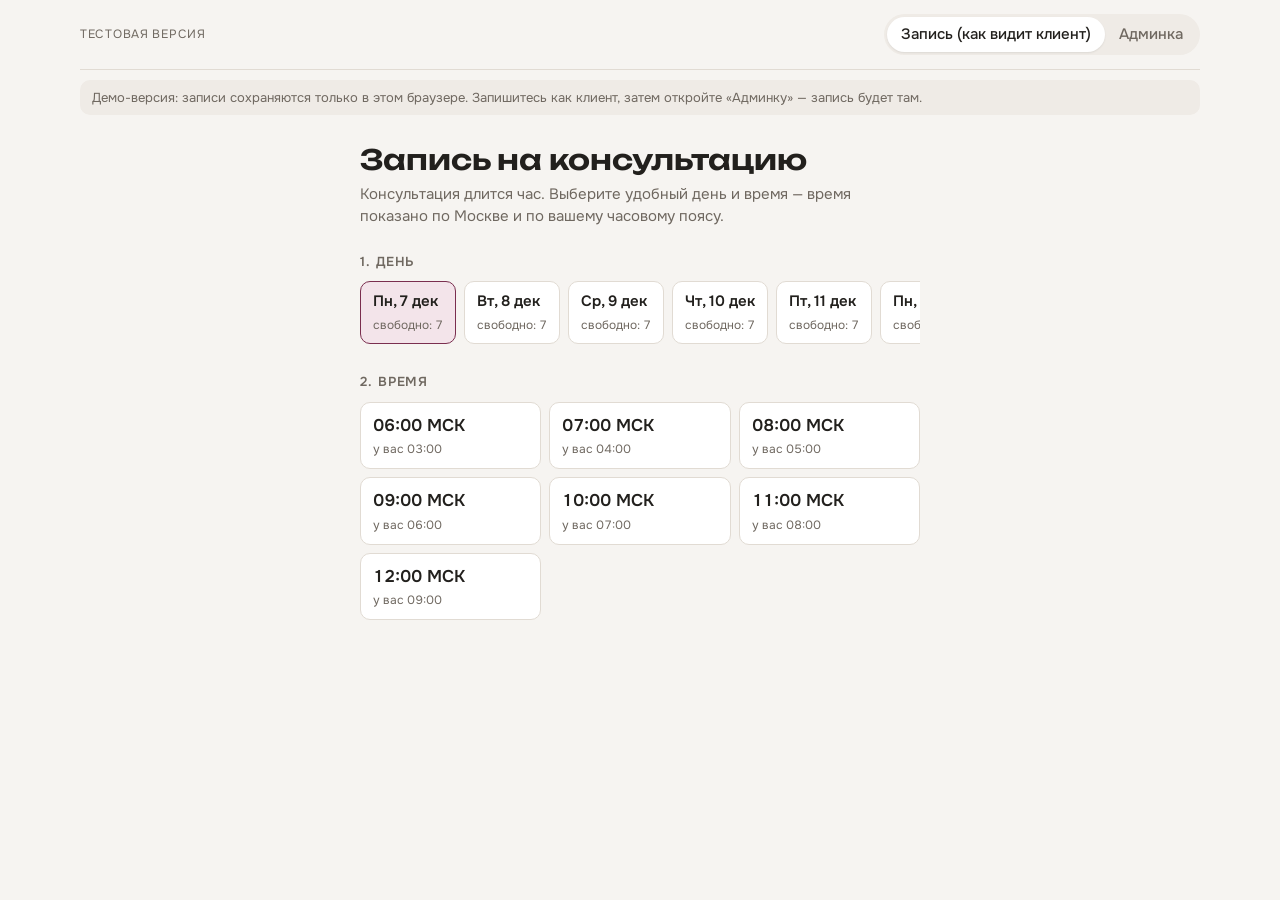
==== index.html @ 6faf7cc9 "Демо записи на консультации Co-Authored-By: Claude Opus 5.5 <noreply@anthropic.com> Claude-Session: " ====
<!doctype html>
<html lang="ru">
<head>
<meta charset="utf-8">
<meta name="viewport" content="width=device-width,initial-scale=1,viewport-fit=cover">
<meta name="robots" content="noindex">
<style>:root{color-scheme:light}body{margin:0}[hidden]{display:none!important}</style>
<title>Консультации Ниловой</title>
<link rel="preconnect" href="https://fonts.googleapis.com">
<link rel="preconnect" href="https://fonts.gstatic.com" crossorigin>
<link rel="stylesheet" href="https://fonts.googleapis.com/css2?family=Onest:wght@400;500;600;700&family=Unbounded:wght@500;600&display=swap">
<style>
/* Layout: narrow booking column for leads; wide week grid (days × hours) for managers. */
:root{
  --bg:#f6f4f1; --surface:#ffffff; --sunk:#efebe6; --line:#e1dbd3;
  --fg:#22201d; --muted:#6f6860; --accent:#7a2e4f; --accent-fg:#ffffff; --accent-soft:#f3e4ea;
  --ok:#2f7a4f; --ok-soft:#e2f1e7; --warn:#a2581a; --warn-soft:#f8eadb; --bad:#a4322b; --bad-soft:#f7e1df; --blk:#8a8178;
  --f-display:"Unbounded", "Onest", system-ui, sans-serif;
  --f-body:"Onest", system-ui, -apple-system, "Segoe UI", sans-serif;
  --r:10px;
}
@media (prefers-color-scheme: dark){:root:not([data-theme="light"]){
  --bg:#181614; --surface:#211f1c; --sunk:#2a2724; --line:#37332e;
  --fg:#efeae4; --muted:#a59d93; --accent:#e18cb0; --accent-fg:#1d1416; --accent-soft:#3a2530;
  --ok:#7cc89a; --ok-soft:#1f3328; --warn:#e3a36a; --warn-soft:#3a2b1d; --bad:#ec8f86; --bad-soft:#3d2321; --blk:#8f877e; color-scheme:dark}}
:root[data-theme="dark"]{
  --bg:#181614; --surface:#211f1c; --sunk:#2a2724; --line:#37332e;
  --fg:#efeae4; --muted:#a59d93; --accent:#e18cb0; --accent-fg:#1d1416; --accent-soft:#3a2530;
  --ok:#7cc89a; --ok-soft:#1f3328; --warn:#e3a36a; --warn-soft:#3a2b1d; --bad:#ec8f86; --bad-soft:#3d2321; --blk:#8f877e; color-scheme:dark}

*{box-sizing:border-box}
body{background:var(--bg);color:var(--fg);font:15px/1.5 var(--f-body);padding-inline:16px;padding-block:0 48px}
button,input,select,textarea{font:inherit;color:inherit}
button{cursor:pointer}
:focus-visible{outline:2px solid var(--accent);outline-offset:2px}
.tnum{font-variant-numeric:tabular-nums}

/* top switch — only in the demo; in production these are two separate addresses */
.modebar{display:flex;flex-wrap:wrap;gap:8px;align-items:center;justify-content:space-between;max-width:1120px;margin:0 auto;padding-block:14px;border-bottom:1px solid var(--line)}
.modebar .demo{font-size:12px;letter-spacing:.06em;text-transform:uppercase;color:var(--muted)}
.seg{display:inline-flex;background:var(--sunk);border-radius:999px;padding:3px}
.seg button{border:0;background:none;padding:6px 14px;border-radius:999px;color:var(--muted);font-weight:500}
.seg button[aria-pressed="true"]{background:var(--surface);color:var(--fg);box-shadow:0 1px 2px rgb(0 0 0 / .08)}

/* ---------- lead page ---------- */
.lead{max-width:560px;margin:0 auto;padding-block:28px 0;display:grid;gap:24px}
.lead h1{font:600 clamp(22px,5vw,28px)/1.2 var(--f-display);margin:0;text-wrap:balance}
.lead .sub{color:var(--muted);margin:6px 0 0}
.step{display:grid;gap:10px}
.step h2{font-size:13px;letter-spacing:.07em;text-transform:uppercase;color:var(--muted);margin:0;font-weight:600}
.days{display:flex;gap:8px;overflow-x:auto;padding-bottom:4px;scrollbar-width:thin}
.day{flex:0 0 auto;border:1px solid var(--line);background:var(--surface);border-radius:var(--r);padding:8px 12px;text-align:left;min-width:84px}
.day b{display:block;font-weight:600}
.day small{color:var(--muted);font-size:12px}
.day[aria-pressed="true"]{border-color:var(--accent);background:var(--accent-soft)}
.day:disabled{opacity:.45;cursor:default}
.times{display:grid;grid-template-columns:repeat(auto-fill,minmax(150px,1fr));gap:8px}
.time{border:1px solid var(--line);background:var(--surface);border-radius:var(--r);padding:10px 12px;text-align:left;display:grid;gap:2px}
.time b{font-size:17px;font-weight:600}
.time small{color:var(--muted);font-size:12px}
.time[aria-pressed="true"]{border-color:var(--accent);background:var(--accent-soft)}
.time:disabled{background:var(--sunk);color:var(--muted);cursor:default;text-decoration:line-through}
.time:disabled b{font-weight:500}
.form{display:grid;gap:12px;background:var(--surface);border:1px solid var(--line);border-radius:14px;padding:16px}
.field{display:grid;gap:4px}
.field label{font-size:13px;color:var(--muted)}
.field input,.field textarea,.field select{border:1px solid var(--line);background:var(--bg);border-radius:8px;padding:10px 12px;width:100%}
.check{display:flex;gap:8px;align-items:flex-start;font-size:13px;color:var(--muted)}
.check input{margin-top:3px}
.btn{border:0;border-radius:999px;padding:12px 20px;background:var(--accent);color:var(--accent-fg);font-weight:600}
.btn:disabled{opacity:.5;cursor:default}
.btn.ghost{background:var(--sunk);color:var(--fg)}
.btn.danger{background:var(--bad-soft);color:var(--bad)}
.picked{font-size:14px}
.picked b{font-weight:600}
.err{color:var(--bad);font-size:14px;margin:0}
.done{background:var(--surface);border:1px solid var(--line);border-radius:14px;padding:22px;display:grid;gap:8px}
.done h2{font:600 22px/1.25 var(--f-display);margin:0}
.note{font-size:13px;color:var(--muted)}

/* ---------- admin ---------- */
.admin{max-width:1120px;margin:0 auto;padding-block:24px 0;display:grid;gap:18px}
.ahead{display:flex;flex-wrap:wrap;gap:12px;align-items:end;justify-content:space-between}
.ahead h1{font:600 22px/1.2 var(--f-display);margin:0}
.ahead .sub{color:var(--muted);margin:2px 0 0;font-size:14px}
.weeknav{display:flex;gap:6px;align-items:center}
.weeknav button{border:1px solid var(--line);background:var(--surface);border-radius:8px;padding:6px 10px}
.weeknav .lbl{min-width:150px;text-align:center;font-weight:500}
.stats{display:flex;flex-wrap:wrap;gap:8px}
.stat{background:var(--surface);border:1px solid var(--line);border-radius:999px;padding:4px 12px;font-size:13px}
.stat b{font-weight:600}
.legend{display:flex;flex-wrap:wrap;gap:12px;font-size:12px;color:var(--muted)}
.legend span{display:inline-flex;align-items:center;gap:6px}
.dot{width:10px;height:10px;border-radius:3px;display:inline-block}
.gridwrap{overflow-x:auto;border:1px solid var(--line);border-radius:14px;background:var(--surface)}
table.week{border-collapse:collapse;width:100%;min-width:760px}
.week th,.week td{border-bottom:1px solid var(--line);border-right:1px solid var(--line);padding:0;vertical-align:top}
.week tr>*:last-child{border-right:0}
.week tbody tr:last-child>*{border-bottom:0}
.week thead th{padding:10px;text-align:left;font-weight:600;font-size:14px;background:var(--sunk)}
.week thead th small{display:block;font-weight:400;color:var(--muted);font-size:12px}
.week thead th.today{color:var(--accent)}
.week th.hr{width:92px;padding:10px;font-weight:600;text-align:left;font-size:14px;background:var(--sunk)}
.week th.hr small{display:block;font-weight:400;color:var(--muted);font-size:11px}
.cell{display:grid;width:100%;min-height:64px;border:0;background:none;text-align:left;padding:8px 10px;gap:2px;align-content:start}
.cell:hover{background:var(--sunk)}
.cell .nm{font-weight:600;font-size:14px;overflow-wrap:anywhere}
.cell .mt{font-size:12px;color:var(--muted);overflow-wrap:anywhere}
.cell.free .mt{color:var(--muted)}
.cell.free .plus{color:var(--muted);font-size:13px}
.cell.past{background:repeating-linear-gradient(135deg,transparent 0 6px,var(--sunk) 6px 7px);cursor:default}
.cell.blocked{background:var(--sunk)}
.cell.blocked .nm{color:var(--blk);font-weight:500}
.cell.booked{border-left:4px solid var(--accent)}
.cell.came{border-left:4px solid var(--ok)}
.cell.bought{border-left:4px solid var(--ok);background:var(--ok-soft)}
.cell.noshow{border-left:4px solid var(--bad);background:var(--bad-soft)}
.pill{display:inline-block;font-size:11px;font-weight:600;border-radius:999px;padding:1px 8px;width:max-content}
.pill.bot{background:var(--accent-soft);color:var(--accent)}
.pill.man{background:var(--warn-soft);color:var(--warn)}

/* side panel */
.panel{position:fixed;inset:0;display:grid;justify-items:end;background:rgb(0 0 0 / .35);z-index:5}
.panel[hidden]{display:none!important}
.sheet{width:min(420px,100%);height:100%;background:var(--surface);padding:20px 20px calc(20px + env(safe-area-inset-bottom,0px));overflow-y:auto;display:grid;gap:14px;align-content:start;border-left:1px solid var(--line)}
.sheet h2{font:600 19px/1.3 var(--f-display);margin:0}
.sheet .when{color:var(--muted);margin:-8px 0 0;font-size:14px}
.kv{display:grid;grid-template-columns:110px 1fr;gap:6px 10px;font-size:14px}
.kv dt{color:var(--muted)}
.kv dd{margin:0;overflow-wrap:anywhere}
.row{display:flex;flex-wrap:wrap;gap:8px}
.statusset{display:flex;flex-wrap:wrap;gap:6px}
.statusset button{border:1px solid var(--line);background:var(--bg);border-radius:999px;padding:6px 12px;font-size:13px}
.statusset button[aria-pressed="true"]{border-color:var(--accent);background:var(--accent-soft);color:var(--fg);font-weight:600}
.confirm{background:var(--bad-soft);border-radius:10px;padding:12px;display:grid;gap:8px;font-size:14px}
.state{max-width:560px;margin:40px auto;text-align:center;color:var(--muted)}
@media (prefers-reduced-motion: no-preference){.sheet{animation:slide .18s ease-out}@keyframes slide{from{transform:translateX(24px);opacity:.6}}}
</style><style>.demo-note{max-width:1120px;margin:10px auto 0;font-size:13px;color:var(--muted);background:var(--sunk);border-radius:10px;padding:8px 12px}</style>
</head>
<body>

<script>
/* Демо-хранилище: записи живут в браузере (localStorage). Повторяет нужную странице часть API базы. */
(function(){
  const KEY='zapis-demo-v1', subs=[];
  const load=()=>{try{return JSON.parse(localStorage.getItem(KEY))||{}}catch(e){return {}}};
  let mem=load();
  const save=()=>{try{localStorage.setItem(KEY,JSON.stringify(mem))}catch(e){} notify();};
  const snap=(id,d)=>({id,exists:!!d,data:()=>d,metadata:{fromCache:false,hasPendingWrites:false}});
  function notify(){subs.forEach(s=>s());}
  window.addEventListener('storage',e=>{if(e.key===KEY){mem=load();notify();}});
  function query(col,filters){
    return {
      where(f,op,v){return query(col,filters.concat([[f,op,v]]));},
      onSnapshot(next){
        const run=()=>{const c=mem[col]||{};const docs=Object.keys(c).sort().filter(id=>filters.every(([f,op,v])=>op==='>='?c[id][f]>=v:true)).map(id=>snap(id,c[id]));next({docs,size:docs.length,empty:!docs.length,docChanges:()=>[],metadata:{fromCache:false,hasPendingWrites:false}});};
        subs.push(run);setTimeout(run,0);return()=>{const i=subs.indexOf(run);if(i>=0)subs.splice(i,1);};
      },
      doc(id){return docRef(col,id);}
    };
  }
  function docRef(col,id){return{
    id,path:col+'/'+id,
    async get(){return snap(id,(mem[col]||{})[id]);},
    async set(d){(mem[col]=mem[col]||{})[id]=JSON.parse(JSON.stringify(d));save();},
    async update(d){const c=mem[col]||{};if(!c[id])throw{code:'invalid_argument'};Object.assign(c[id],d);save();},
    async delete(){if(mem[col]){delete mem[col][id];save();}},
    async acquire(){return{acquired:true};}
  };}
  const db={collection:col=>query(col,[]),doc:p=>{const[c,id]=p.split('/');return docRef(c,id);}};
  window.claude={use:async n=>n==='db'?db:null};
})();
</script>


<div class="modebar">
  <span class="demo">Тестовая версия</span>
  <div class="seg" role="group" aria-label="Режим">
    <button id="m-lead" aria-pressed="true">Запись (как видит клиент)</button>
    <button id="m-admin" aria-pressed="false">Админка</button>
  </div>
</div>

<p class="demo-note">Демо-версия: записи сохраняются только в этом браузере. Запишитесь как клиент, затем откройте «Админку» — запись будет там.</p>
<main id="lead" class="lead">
  <header>
    <h1>Запись на консультацию</h1>
    <p class="sub">Консультация длится час. Выберите удобный день и время — время показано по Москве и по вашему часовому поясу.</p>
  </header>
  <section class="step" aria-labelledby="h-day">
    <h2 id="h-day">1. День</h2>
    <div class="days" id="days"></div>
  </section>
  <section class="step" aria-labelledby="h-time">
    <h2 id="h-time">2. Время</h2>
    <div class="times" id="times"></div>
  </section>
  <section class="step" aria-labelledby="h-form" id="formstep" hidden>
    <h2 id="h-form">3. Контакты</h2>
    <form class="form" id="leadform" novalidate>
      <p class="picked" id="picked"></p>
      <div class="field"><label for="l-name">Как к вам обращаться</label><input id="l-name" autocomplete="name" required></div>
      <div class="field"><label for="l-contact">Telegram или телефон</label><input id="l-contact" placeholder="@username или +7…" required></div>
      <div class="field"><label for="l-q">С каким запросом придёте (необязательно)</label><textarea id="l-q" rows="2"></textarea></div>
      <label class="check"><input type="checkbox" id="l-consent"> <span>Согласна(ен) на обработку персональных данных для записи на консультацию</span></label>
      <p class="err" id="l-err" hidden></p>
      <button class="btn" id="l-submit" type="submit">Записаться</button>
    </form>
  </section>
  <section class="done" id="done" hidden>
    <h2>Вы записаны</h2>
    <p id="done-when" class="tnum"></p>
    <p class="note">Перед консультацией с вами свяжется менеджер. Если планы изменятся, напишите менеджеру — время перенесут.</p>
    <div><button class="btn ghost" id="again" type="button">Записать ещё одного человека</button></div>
  </section>
</main>

<main id="admin" class="admin" hidden>
  <div class="ahead">
    <div>
      <h1>Расписание консультаций</h1>
      <p class="sub">Будни, 06:00–13:00 по Москве. Нажмите на ячейку, чтобы записать человека, открыть запись или закрыть время.</p>
    </div>
    <div class="weeknav">
      <button id="prevw" aria-label="Предыдущая неделя">←</button>
      <span class="lbl tnum" id="weeklbl"></span>
      <button id="nextw" aria-label="Следующая неделя">→</button>
      <button id="thisw">Сегодня</button>
    </div>
  </div>
  <div class="stats" id="stats"></div>
  <div class="legend">
    <span><i class="dot" style="background:var(--accent)"></i>Записан</span>
    <span><i class="dot" style="background:var(--ok)"></i>Пришёл / купил</span>
    <span><i class="dot" style="background:var(--bad)"></i>Не пришёл</span>
    <span><i class="dot" style="background:var(--sunk);border:1px solid var(--line)"></i>Время закрыто</span>
    <span><span class="pill bot">бот</span> записался сам</span>
    <span><span class="pill man">менеджер</span> добавил менеджер</span>
  </div>
  <div class="gridwrap"><table class="week" id="week"></table></div>
</main>

<div class="panel" id="panel" hidden>
  <aside class="sheet" id="sheet" role="dialog" aria-modal="true" aria-labelledby="p-title"></aside>
</div>

<div class="state" id="nodb" hidden>
  <p>Записи хранятся в общей базе этой страницы. Сейчас база недоступна — откройте страницу в Claude под своим аккаунтом.</p>
</div>

<script>
(function(){
  const HOURS=[6,7,8,9,10,11,12];           // начало консультаций по Москве
  const MSK=3*3600e3;                        // Москва UTC+3 без перехода на летнее время
  const DAYS_AHEAD=14;                       // сколько дней вперёд открыта запись для клиентов
  const LEAD_MIN=60*60e3;                    // нельзя записаться менее чем за час
  const WD=['Вс','Пн','Вт','Ср','Чт','Пт','Сб'];
  const MON=['янв','фев','мар','апр','мая','июн','июл','авг','сен','окт','ноя','дек'];
  const STATUS={booked:'Записан',came:'Пришёл',noshow:'Не пришёл',bought:'Купил'};
  const localTZ=Intl.DateTimeFormat().resolvedOptions().timeZone;
  const sameTZ=Math.abs(new Date().getTimezoneOffset()+180)<1;

  let db=null,user=null,myId=null;
  let bookings={},blocked={};                // slotId -> data
  let state={mode:'lead',day:null,slot:null,weekStart:null};

  const $=id=>document.getElementById(id);
  const el=(tag,attrs={},kids=[])=>{const n=document.createElement(tag);for(const[k,v]of Object.entries(attrs)){if(k==='class')n.className=v;else if(k==='text')n.textContent=v;else if(k.startsWith('on'))n.addEventListener(k.slice(2),v);else if(v===true)n.setAttribute(k,'');else if(v!==false&&v!=null)n.setAttribute(k,v);}for(const c of[].concat(kids))if(c!=null)n.append(c);return n;};
  const pad=n=>String(n).padStart(2,'0');

  // ----- время -----
  function mskParts(ms){const d=new Date(ms+MSK);return{y:d.getUTCFullYear(),m:d.getUTCMonth(),d:d.getUTCDate(),wd:d.getUTCDay(),h:d.getUTCHours()};}
  const dateKey=(y,m,d)=>`${y}-${pad(m+1)}-${pad(d)}`;
  const slotId=(dk,h)=>`${dk}_${pad(h)}`;
  function slotStart(dk,h){const[y,m,d]=dk.split('-').map(Number);return Date.UTC(y,m-1,d,h)-MSK;}
  function dayFromKey(dk){const[y,m,d]=dk.split('-').map(Number);const t=new Date(Date.UTC(y,m-1,d));return{y,m:m-1,d,wd:t.getUTCDay()};}
  function addDays(dk,n){const[y,m,d]=dk.split('-').map(Number);const t=new Date(Date.UTC(y,m-1,d+n));return dateKey(t.getUTCFullYear(),t.getUTCMonth(),t.getUTCDate());}
  const todayKey=()=>{const p=mskParts(Date.now());return dateKey(p.y,p.m,p.d);};
  const isWork=dk=>{const w=dayFromKey(dk).wd;return w>=1&&w<=5;};
  const localTime=ms=>new Intl.DateTimeFormat('ru-RU',{hour:'2-digit',minute:'2-digit',timeZone:localTZ}).format(ms);
  const localDay=ms=>new Intl.DateTimeFormat('ru-RU',{weekday:'short',day:'numeric',month:'short',timeZone:localTZ}).format(ms);
  const dayLabel=dk=>{const p=dayFromKey(dk);return`${WD[p.wd]}, ${p.d} ${MON[p.m]}`;};
  function mondayOf(dk){const w=dayFromKey(dk).wd;return addDays(dk,-((w+6)%7));}

  // занят ли слот
  const isBooked=id=>!!(bookings[id]&&bookings[id].name);
  const isBlocked=id=>!!blocked[id];
  const isFree=(dk,h)=>{const id=slotId(dk,h);return!isBooked(id)&&!isBlocked(id)&&slotStart(dk,h)-Date.now()>LEAD_MIN;};

  // ----- режим -----
  function setMode(m){
    state.mode=m;
    $('m-lead').setAttribute('aria-pressed',m==='lead');$('m-admin').setAttribute('aria-pressed',m==='admin');
    $('lead').hidden=m!=='lead';$('admin').hidden=m!=='admin';
    try{history.replaceState(null,'',m==='admin'?'#admin':'#')}catch(e){}
    render();
  }
  $('m-lead').onclick=()=>setMode('lead');
  $('m-admin').onclick=()=>setMode('admin');

  // ----- страница клиента -----
  function leadDays(){const out=[];let dk=todayKey();for(let i=0;i<DAYS_AHEAD;i++){if(isWork(dk))out.push(dk);dk=addDays(dk,1);}return out;}
  function renderLead(){
    const days=leadDays();
    if(!state.day||!days.includes(state.day)||!HOURS.some(h=>isFree(state.day,h)))state.day=days.find(dk=>HOURS.some(h=>isFree(dk,h)))||days[0];
    const dwrap=$('days');dwrap.replaceChildren(...days.map(dk=>{
      const free=HOURS.filter(h=>isFree(dk,h)).length;
      return el('button',{class:'day',type:'button','aria-pressed':String(dk===state.day),disabled:free===0,onclick:()=>{state.day=dk;state.slot=null;renderLead();}},[
        el('b',{text:dayLabel(dk)}),el('small',{class:'tnum',text:free?`свободно: ${free}`:'всё занято'})]);
    }));
    const twrap=$('times');
    twrap.replaceChildren(...HOURS.map(h=>{
      const ms=slotStart(state.day,h),id=slotId(state.day,h),free=isFree(state.day,h);
      return el('button',{class:'time',type:'button',disabled:!free,'aria-pressed':String(state.slot===id),onclick:()=>{state.slot=id;renderLead();setTimeout(()=>$('l-name').focus(),0);}},[
        el('b',{class:'tnum',text:`${pad(h)}:00 МСК`}),
        el('small',{class:'tnum',text:free?(sameTZ?'по Москве':`у вас ${localTime(ms)}`):'занято'})]);
    }));
    if(state.slot&&!isFree(...splitId(state.slot)))state.slot=null;
    $('formstep').hidden=!state.slot;
    if(state.slot){const[dk,h]=splitId(state.slot);const ms=slotStart(dk,h);
      $('picked').replaceChildren(el('span',{text:'Вы выбрали: '}),el('b',{class:'tnum',text:`${dayLabel(dk)}, ${pad(h)}:00 по Москве`}),sameTZ?null:el('span',{class:'tnum',text:` (у вас ${localDay(ms)}, ${localTime(ms)})`}));}
  }
  function splitId(id){const[dk,h]=id.split('_');return[dk,Number(h)];}

  // занять слот: короткая блокировка, проверка, запись
  async function claim(id,body){
    const ref=db.doc('bookings/'+id);
    try{const r=await ref.acquire({holder:myId||('v'+Math.random().toString(36).slice(2)),ttlMs:5000});if(!r.acquired)return'busy';}catch(e){}
    const[s,b]=await Promise.all([ref.get(),db.doc('blocked/'+id).get()]);
    if((s.exists&&s.data().name)||b.exists)return'busy';
    await ref.set(body);return'ok';
  }

  $('leadform').addEventListener('submit',async e=>{
    e.preventDefault();
    const name=$('l-name').value.trim(),contact=$('l-contact').value.trim(),err=$('l-err');
    err.hidden=true;
    if(!name||!contact){err.textContent='Укажите имя и Telegram или телефон.';err.hidden=false;return;}
    if(!$('l-consent').checked){err.textContent='Отметьте согласие на обработку данных — без него записать не получится.';err.hidden=false;return;}
    if(!db){err.textContent='База записей сейчас недоступна. Попробуйте позже.';err.hidden=false;return;}
    const id=state.slot,[dk,h]=splitId(id);
    $('l-submit').disabled=true;
    try{
      const res=await claim(id,{date:dk,hour:h,name,contact,note:$('l-q').value.trim(),source:'bot',status:'booked',createdAt:new Date().toISOString(),createdBy:myId||null});
      if(res==='busy'){err.textContent='Это время только что заняли. Выберите другое.';err.hidden=false;state.slot=null;renderLead();return;}
      const ms=slotStart(dk,h);
      $('done-when').textContent=`${dayLabel(dk)}, ${pad(h)}:00 по Москве`+(sameTZ?'':` — у вас ${localDay(ms)}, ${localTime(ms)}`);
      $('done').hidden=false;['formstep'].forEach(x=>$(x).hidden=true);
      document.querySelectorAll('#lead .step').forEach(s=>s.hidden=true);
      $('leadform').reset();state.slot=null;
    }catch(ex){err.textContent=ex&&ex.code==='invalid_argument'?'У вашего аккаунта нет прав на запись в эту таблицу.':'Не получилось записаться. Попробуйте ещё раз.';err.hidden=false;}
    finally{$('l-submit').disabled=false;}
  });
  $('again').onclick=()=>{$('done').hidden=true;document.querySelectorAll('#lead .step').forEach(s=>s.hidden=false);renderLead();};

  // ----- админка -----
  function renderAdmin(){
    if(!state.weekStart)state.weekStart=mondayOf(todayKey());
    const days=[0,1,2,3,4].map(i=>addDays(state.weekStart,i)),tk=todayKey();
    const a=dayFromKey(days[0]),b=dayFromKey(days[4]);
    $('weeklbl').textContent=a.m===b.m?`${a.d}–${b.d} ${MON[a.m]}`:`${a.d} ${MON[a.m]} – ${b.d} ${MON[b.m]}`;
    // статистика недели
    let total=0,bot=0,man=0,free=0,bought=0,noshow=0;
    for(const dk of days)for(const h of HOURS){const id=slotId(dk,h);const bk=bookings[id];
      if(bk&&bk.name){total++;bk.source==='manager'?man++:bot++;if(bk.status==='bought')bought++;if(bk.status==='noshow')noshow++;}
      else if(!isBlocked(id)&&slotStart(dk,h)>Date.now())free++;}
    $('stats').replaceChildren(...[[`Записей`,total],[`из бота`,bot],[`от менеджеров`,man],[`свободно`,free],[`купили`,bought],[`не пришли`,noshow]].map(([k,v])=>el('span',{class:'stat tnum'},[el('b',{text:String(v)}),' '+k])));
    const thead=el('thead',{},el('tr',{},[el('th',{class:'hr',text:'Время'}),...days.map(dk=>{
      const n=HOURS.filter(h=>isBooked(slotId(dk,h))).length;
      return el('th',{class:dk===tk?'today':''},[dayLabel(dk)+(dk===tk?' · сегодня':''),el('small',{class:'tnum',text:`${n} из ${HOURS.length}`})]);})]));
    const tbody=el('tbody',{},HOURS.map(h=>el('tr',{},[
      el('th',{class:'hr tnum',scope:'row'},[`${pad(h)}:00`,el('small',{text:sameTZ?'МСК':`МСК · у вас ${localTime(slotStart(days[0],h))}`})]),
      ...days.map(dk=>el('td',{},cellFor(dk,h)))])));
    $('week').replaceChildren(thead,tbody);
  }
  function cellFor(dk,h){
    const id=slotId(dk,h),bk=bookings[id],past=slotStart(dk,h)<Date.now();
    if(bk&&bk.name){const st=bk.status||'booked';
      return el('button',{class:`cell ${st}`,type:'button',onclick:()=>openBooking(id)},[
        el('span',{class:'nm',text:bk.name}),el('span',{class:'mt',text:bk.contact||''}),
        el('span',{class:'row'},[el('span',{class:`pill ${bk.source==='manager'?'man':'bot'}`,text:bk.source==='manager'?'менеджер':'бот'}),st!=='booked'?el('span',{class:'mt',text:STATUS[st]}):null])]);}
    if(isBlocked(id))return el('button',{class:'cell blocked',type:'button',onclick:()=>openBlocked(id)},[el('span',{class:'nm',text:'Закрыто'}),el('span',{class:'mt',text:blocked[id].reason||''})]);
    if(past)return el('div',{class:'cell past','aria-label':'Прошло'});
    return el('button',{class:'cell free',type:'button',onclick:()=>openFree(id),'aria-label':`Свободно, ${dayLabel(dk)} ${pad(h)}:00`},[el('span',{class:'plus',text:'+ записать'})]);
  }
  $('prevw').onclick=()=>{state.weekStart=addDays(state.weekStart,-7);renderAdmin();};
  $('nextw').onclick=()=>{state.weekStart=addDays(state.weekStart,7);renderAdmin();};
  $('thisw').onclick=()=>{state.weekStart=mondayOf(todayKey());renderAdmin();};

  // боковая панель
  let lastFocus=null;
  function openSheet(children){lastFocus=document.activeElement;$('sheet').replaceChildren(...children);$('panel').hidden=false;const f=$('sheet').querySelector('input,button');f&&f.focus();}
  function closeSheet(){$('panel').hidden=true;lastFocus&&lastFocus.focus&&lastFocus.focus();}
  $('panel').addEventListener('click',e=>{if(e.target===$('panel'))closeSheet();});
  document.addEventListener('keydown',e=>{if(e.key==='Escape'&&!$('panel').hidden)closeSheet();});
  const head=(title,id)=>{const[dk,h]=splitId(id);return[el('h2',{id:'p-title',text:title}),el('p',{class:'when tnum',text:`${dayLabel(dk)}, ${pad(h)}:00–${pad(h+1)}:00 по Москве`})];};
  const msg=()=>el('p',{class:'err',hidden:true});
  const fail=(m,ex)=>{m.textContent=ex&&ex.code==='invalid_argument'?'Нет прав на изменение записей.':'Не сохранилось. Попробуйте ещё раз.';m.hidden=false;};

  function openFree(id){
    const name=el('input',{id:'a-name',required:true}),contact=el('input',{id:'a-contact',placeholder:'@username или +7…'}),note=el('textarea',{id:'a-note',rows:3}),reason=el('input',{id:'a-reason',placeholder:'например, эфир или выходной'}),m=msg();
    const save=el('button',{class:'btn',type:'button',text:'Записать',onclick:async()=>{
      if(!name.value.trim()){m.textContent='Укажите имя.';m.hidden=false;return;}
      save.disabled=true;
      try{const[dk,h]=splitId(id);const r=await claim(id,{date:dk,hour:h,name:name.value.trim(),contact:contact.value.trim(),note:note.value.trim(),source:'manager',status:'booked',createdAt:new Date().toISOString(),createdBy:myId||null});
        if(r==='busy'){m.textContent='Это время только что заняли.';m.hidden=false;save.disabled=false;return;}closeSheet();}
      catch(ex){fail(m,ex);save.disabled=false;}}});
    const block=el('button',{class:'btn ghost',type:'button',text:'Закрыть это время',onclick:async()=>{
      block.disabled=true;try{const[dk,h]=splitId(id);await db.doc('blocked/'+id).set({date:dk,hour:h,reason:reason.value.trim(),by:myId||null});closeSheet();}catch(ex){fail(m,ex);block.disabled=false;}}});
    openSheet([...head('Свободное время',id),
      el('div',{class:'field'},[el('label',{for:'a-name',text:'Имя'}),name]),
      el('div',{class:'field'},[el('label',{for:'a-contact',text:'Telegram или телефон'}),contact]),
      el('div',{class:'field'},[el('label',{for:'a-note',text:'Комментарий'}),note]),
      m,el('div',{class:'row'},[save,el('button',{class:'btn ghost',type:'button',text:'Отмена',onclick:closeSheet})]),
      el('hr',{style:'border:0;border-top:1px solid var(--line);width:100%;margin:6px 0'}),
      el('div',{class:'field'},[el('label',{for:'a-reason',text:'Или закрыть время, чтобы никто не записался'}),reason]),
      el('div',{},block)]);
  }

  async function openBooking(id){
    const bk=bookings[id];if(!bk)return;
    let who='—';
    if(bk.createdBy&&user){try{const ps=await user.profiles([bk.createdBy]);who=(ps[bk.createdBy]&&ps[bk.createdBy].name)||'Участник'}catch(e){}}
    const m=msg(),st=bk.status||'booked';
    const statusBtns=el('div',{class:'statusset'},Object.entries(STATUS).map(([k,v])=>el('button',{type:'button','aria-pressed':String(k===st),text:v,onclick:async(ev)=>{
      try{await db.doc('bookings/'+id).update({status:k});statusBtns.querySelectorAll('button').forEach(b=>b.setAttribute('aria-pressed',String(b===ev.currentTarget)));}catch(ex){fail(m,ex);}}})));
    const conf=el('div',{class:'confirm',hidden:true},[el('span',{text:'Отменить запись? Время снова станет свободным.'}),el('div',{class:'row'},[
      el('button',{class:'btn danger',type:'button',text:'Да, отменить',onclick:async()=>{try{await db.doc('bookings/'+id).delete();closeSheet();}catch(ex){fail(m,ex);}}}),
      el('button',{class:'btn ghost',type:'button',text:'Нет',onclick:()=>{conf.hidden=true;}})])]);
    const created=bk.createdAt?new Intl.DateTimeFormat('ru-RU',{day:'numeric',month:'short',hour:'2-digit',minute:'2-digit',timeZone:'Europe/Moscow'}).format(new Date(bk.createdAt))+' МСК':'—';
    openSheet([...head(bk.name,id),
      el('dl',{class:'kv'},[el('dt',{text:'Контакт'}),el('dd',{text:bk.contact||'—'}),
        el('dt',{text:'Источник'}),el('dd',{text:bk.source==='manager'?'добавил менеджер':'записался сам по ссылке'}),
        bk.source==='manager'?el('dt',{text:'Кто добавил'}):null,bk.source==='manager'?el('dd',{text:who}):null,
        el('dt',{text:'Запрос'}),el('dd',{text:bk.note||'—'}),
        el('dt',{text:'Создано'}),el('dd',{class:'tnum',text:created})]),
      el('div',{class:'field'},[el('label',{text:'Итог консультации'}),statusBtns]),
      m,el('div',{class:'row'},[el('button',{class:'btn danger',type:'button',text:'Отменить запись',onclick:()=>{conf.hidden=false;}}),el('button',{class:'btn ghost',type:'button',text:'Закрыть',onclick:closeSheet})]),conf]);
  }

  function openBlocked(id){
    const m=msg();
    openSheet([...head('Время закрыто',id),el('p',{text:blocked[id].reason?`Причина: ${blocked[id].reason}`:'Причина не указана.'}),m,
      el('div',{class:'row'},[el('button',{class:'btn',type:'button',text:'Открыть для записи',onclick:async()=>{try{await db.doc('blocked/'+id).delete();closeSheet();}catch(ex){fail(m,ex);}}}),
        el('button',{class:'btn ghost',type:'button',text:'Закрыть панель',onclick:closeSheet})])]);
  }

  function render(){state.mode==='admin'?renderAdmin():renderLead();}

  // ----- подключение к базе -----
  if(location.hash==='#admin')setMode('admin');else render();
  setInterval(render,60e3); // прошедшие слоты гаснут сами
  (async()=>{
    const c=window.claude;
    db=c&&c.use?await c.use('db'):null;
    user=c&&c.use?await c.use('user'):null;
    if(user){try{myId=await user.id();}catch(e){}}
    if(!db){$('nodb').hidden=false;return;}
    const sub=(col,target)=>db.collection(col).where('date','>=',addDays(todayKey(),-35)).onSnapshot(s=>{
      const next={};s.docs.forEach(d=>{if(d.exists)next[d.id]=d.data();});
      if(target==='b')bookings=next;else blocked=next;render();
      if(!$('panel').hidden&&$('sheet').dataset.live){} },()=>{$('nodb').hidden=false;});
    sub('bookings','b');sub('blocked','x');
  })();
})();
</script>

</body>
</html>
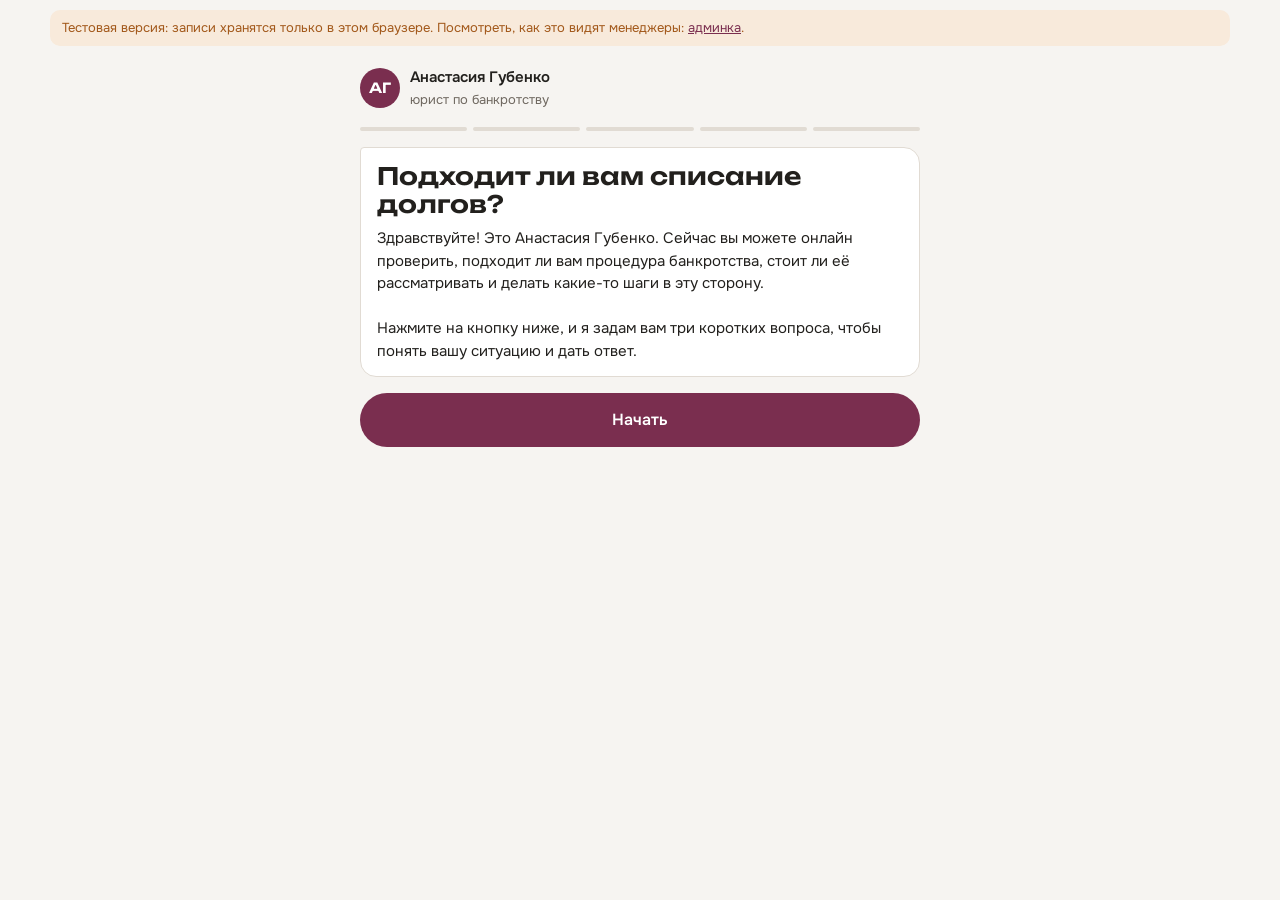
==== commit b44c7cf9: "Воронка-тест перед записью: 3 вопроса, 7 персональных ответов, ответы в CRM, статистика; тестовая ве" ====
--- a/index.html
+++ b/index.html
@@ -3,467 +3,167 @@
 <head>
 <meta charset="utf-8">
 <meta name="viewport" content="width=device-width,initial-scale=1,viewport-fit=cover">
-<meta name="robots" content="noindex">
-<style>:root{color-scheme:light}body{margin:0}[hidden]{display:none!important}</style>
-<title>Консультации Ниловой</title>
-<link rel="preconnect" href="https://fonts.googleapis.com">
-<link rel="preconnect" href="https://fonts.gstatic.com" crossorigin>
-<link rel="stylesheet" href="https://fonts.googleapis.com/css2?family=Onest:wght@400;500;600;700&family=Unbounded:wght@500;600&display=swap">
+<title>Проверка: подходит ли списание долгов</title>
+<link rel="preconnect" href="https://fonts.googleapis.com"><link rel="preconnect" href="https://fonts.gstatic.com" crossorigin>
+<link rel="stylesheet" href="https://fonts.googleapis.com/css2?family=Onest:wght@400;500;600;700&family=Unbounded:wght@600&display=swap">
+<link rel="stylesheet" href="static/app.css">
+<script src="static/demo-api.js"></script>
 <style>
-/* Layout: narrow booking column for leads; wide week grid (days × hours) for managers. */
-:root{
-  --bg:#f6f4f1; --surface:#ffffff; --sunk:#efebe6; --line:#e1dbd3;
-  --fg:#22201d; --muted:#6f6860; --accent:#7a2e4f; --accent-fg:#ffffff; --accent-soft:#f3e4ea;
-  --ok:#2f7a4f; --ok-soft:#e2f1e7; --warn:#a2581a; --warn-soft:#f8eadb; --bad:#a4322b; --bad-soft:#f7e1df; --blk:#8a8178;
-  --f-display:"Unbounded", "Onest", system-ui, sans-serif;
-  --f-body:"Onest", system-ui, -apple-system, "Segoe UI", sans-serif;
-  --r:10px;
-}
-@media (prefers-color-scheme: dark){:root:not([data-theme="light"]){
-  --bg:#181614; --surface:#211f1c; --sunk:#2a2724; --line:#37332e;
-  --fg:#efeae4; --muted:#a59d93; --accent:#e18cb0; --accent-fg:#1d1416; --accent-soft:#3a2530;
-  --ok:#7cc89a; --ok-soft:#1f3328; --warn:#e3a36a; --warn-soft:#3a2b1d; --bad:#ec8f86; --bad-soft:#3d2321; --blk:#8f877e; color-scheme:dark}}
-:root[data-theme="dark"]{
-  --bg:#181614; --surface:#211f1c; --sunk:#2a2724; --line:#37332e;
-  --fg:#efeae4; --muted:#a59d93; --accent:#e18cb0; --accent-fg:#1d1416; --accent-soft:#3a2530;
-  --ok:#7cc89a; --ok-soft:#1f3328; --warn:#e3a36a; --warn-soft:#3a2b1d; --bad:#ec8f86; --bad-soft:#3d2321; --blk:#8f877e; color-scheme:dark}
-
-*{box-sizing:border-box}
-body{background:var(--bg);color:var(--fg);font:15px/1.5 var(--f-body);padding-inline:16px;padding-block:0 48px}
-button,input,select,textarea{font:inherit;color:inherit}
-button{cursor:pointer}
-:focus-visible{outline:2px solid var(--accent);outline-offset:2px}
-.tnum{font-variant-numeric:tabular-nums}
-
-/* top switch — only in the demo; in production these are two separate addresses */
-.modebar{display:flex;flex-wrap:wrap;gap:8px;align-items:center;justify-content:space-between;max-width:1120px;margin:0 auto;padding-block:14px;border-bottom:1px solid var(--line)}
-.modebar .demo{font-size:12px;letter-spacing:.06em;text-transform:uppercase;color:var(--muted)}
-.seg{display:inline-flex;background:var(--sunk);border-radius:999px;padding:3px}
-.seg button{border:0;background:none;padding:6px 14px;border-radius:999px;color:var(--muted);font-weight:500}
-.seg button[aria-pressed="true"]{background:var(--surface);color:var(--fg);box-shadow:0 1px 2px rgb(0 0 0 / .08)}
-
-/* ---------- lead page ---------- */
-.lead{max-width:560px;margin:0 auto;padding-block:28px 0;display:grid;gap:24px}
-.lead h1{font:600 clamp(22px,5vw,28px)/1.2 var(--f-display);margin:0;text-wrap:balance}
-.lead .sub{color:var(--muted);margin:6px 0 0}
-.step{display:grid;gap:10px}
-.step h2{font-size:13px;letter-spacing:.07em;text-transform:uppercase;color:var(--muted);margin:0;font-weight:600}
-.days{display:flex;gap:8px;overflow-x:auto;padding-bottom:4px;scrollbar-width:thin}
+/* Один столбец как переписка: сообщения эксперта слева, ответы кнопками */
+.flow{max-width:560px;margin:0 auto;padding-block:20px 0;display:grid;gap:16px}
+.who{display:flex;gap:10px;align-items:center}
+.ava{width:40px;height:40px;border-radius:50%;background:var(--accent);color:var(--accent-fg);display:grid;place-items:center;font:600 14px/1 var(--f-display);flex:0 0 auto}
+.who b{display:block;font-weight:600}.who small{color:var(--muted);font-size:13px}
+.progress{display:flex;gap:6px}
+.progress i{flex:1;height:4px;border-radius:2px;background:var(--line)}
+.progress i.on{background:var(--accent)}
+.msg{background:var(--surface);border:1px solid var(--line);border-radius:4px 16px 16px 16px;padding:14px 16px;white-space:pre-line;max-width:100%}
+.msg h1{font-size:clamp(20px,5.5vw,24px);margin:0 0 8px;white-space:normal}
+.msg .q{font-weight:600;font-size:17px;margin:0}
+.msg .hint{color:var(--muted);font-size:14px;margin:6px 0 0}
+.step-n{font-size:12px;letter-spacing:.07em;text-transform:uppercase;color:var(--muted);font-weight:600}
+.opts{display:grid;gap:8px}
+.opt{border:1px solid var(--line);background:var(--surface);border-radius:12px;padding:14px 16px;text-align:left;font-weight:500;font-size:16px}
+.opt:hover{border-color:var(--accent)}
+.opt:active{background:var(--accent-soft)}
+.back{border:0;background:none;color:var(--muted);padding:0;font-size:14px;justify-self:start}
+.result{border-left:4px solid var(--accent)}
+.offer{display:grid;gap:12px;background:var(--accent-soft);border-radius:16px;padding:16px}
+.offer h2{font:600 18px/1.3 var(--f-display);margin:0}
+.offer p{margin:0;white-space:pre-line}
+.big{width:100%;padding:15px 20px;font-size:16px}
+.days{display:flex;gap:8px;overflow-x:auto;padding-bottom:4px}
 .day{flex:0 0 auto;border:1px solid var(--line);background:var(--surface);border-radius:var(--r);padding:8px 12px;text-align:left;min-width:84px}
-.day b{display:block;font-weight:600}
-.day small{color:var(--muted);font-size:12px}
+.day b{display:block;font-weight:600}.day small{color:var(--muted);font-size:12px}
 .day[aria-pressed="true"]{border-color:var(--accent);background:var(--accent-soft)}
 .day:disabled{opacity:.45;cursor:default}
 .times{display:grid;grid-template-columns:repeat(auto-fill,minmax(150px,1fr));gap:8px}
 .time{border:1px solid var(--line);background:var(--surface);border-radius:var(--r);padding:10px 12px;text-align:left;display:grid;gap:2px}
-.time b{font-size:17px;font-weight:600}
-.time small{color:var(--muted);font-size:12px}
+.time b{font-size:17px;font-weight:600}.time small{color:var(--muted);font-size:12px}
 .time[aria-pressed="true"]{border-color:var(--accent);background:var(--accent-soft)}
 .time:disabled{background:var(--sunk);color:var(--muted);cursor:default;text-decoration:line-through}
-.time:disabled b{font-weight:500}
+.label{font-size:13px;letter-spacing:.07em;text-transform:uppercase;color:var(--muted);margin:0;font-weight:600}
 .form{display:grid;gap:12px;background:var(--surface);border:1px solid var(--line);border-radius:14px;padding:16px}
-.field{display:grid;gap:4px}
-.field label{font-size:13px;color:var(--muted)}
-.field input,.field textarea,.field select{border:1px solid var(--line);background:var(--bg);border-radius:8px;padding:10px 12px;width:100%}
-.check{display:flex;gap:8px;align-items:flex-start;font-size:13px;color:var(--muted)}
-.check input{margin-top:3px}
-.btn{border:0;border-radius:999px;padding:12px 20px;background:var(--accent);color:var(--accent-fg);font-weight:600}
-.btn:disabled{opacity:.5;cursor:default}
-.btn.ghost{background:var(--sunk);color:var(--fg)}
-.btn.danger{background:var(--bad-soft);color:var(--bad)}
-.picked{font-size:14px}
-.picked b{font-weight:600}
-.err{color:var(--bad);font-size:14px;margin:0}
-.done{background:var(--surface);border:1px solid var(--line);border-radius:14px;padding:22px;display:grid;gap:8px}
+.check{display:flex;gap:8px;align-items:flex-start;font-size:13px;color:var(--muted)}.check input{margin-top:3px;width:18px;height:18px;flex:0 0 auto}
+.done{display:grid;gap:10px}
 .done h2{font:600 22px/1.25 var(--f-display);margin:0}
-.note{font-size:13px;color:var(--muted)}
-
-/* ---------- admin ---------- */
-.admin{max-width:1120px;margin:0 auto;padding-block:24px 0;display:grid;gap:18px}
-.ahead{display:flex;flex-wrap:wrap;gap:12px;align-items:end;justify-content:space-between}
-.ahead h1{font:600 22px/1.2 var(--f-display);margin:0}
-.ahead .sub{color:var(--muted);margin:2px 0 0;font-size:14px}
-.weeknav{display:flex;gap:6px;align-items:center}
-.weeknav button{border:1px solid var(--line);background:var(--surface);border-radius:8px;padding:6px 10px}
-.weeknav .lbl{min-width:150px;text-align:center;font-weight:500}
-.stats{display:flex;flex-wrap:wrap;gap:8px}
-.stat{background:var(--surface);border:1px solid var(--line);border-radius:999px;padding:4px 12px;font-size:13px}
-.stat b{font-weight:600}
-.legend{display:flex;flex-wrap:wrap;gap:12px;font-size:12px;color:var(--muted)}
-.legend span{display:inline-flex;align-items:center;gap:6px}
-.dot{width:10px;height:10px;border-radius:3px;display:inline-block}
-.gridwrap{overflow-x:auto;border:1px solid var(--line);border-radius:14px;background:var(--surface)}
-table.week{border-collapse:collapse;width:100%;min-width:760px}
-.week th,.week td{border-bottom:1px solid var(--line);border-right:1px solid var(--line);padding:0;vertical-align:top}
-.week tr>*:last-child{border-right:0}
-.week tbody tr:last-child>*{border-bottom:0}
-.week thead th{padding:10px;text-align:left;font-weight:600;font-size:14px;background:var(--sunk)}
-.week thead th small{display:block;font-weight:400;color:var(--muted);font-size:12px}
-.week thead th.today{color:var(--accent)}
-.week th.hr{width:92px;padding:10px;font-weight:600;text-align:left;font-size:14px;background:var(--sunk)}
-.week th.hr small{display:block;font-weight:400;color:var(--muted);font-size:11px}
-.cell{display:grid;width:100%;min-height:64px;border:0;background:none;text-align:left;padding:8px 10px;gap:2px;align-content:start}
-.cell:hover{background:var(--sunk)}
-.cell .nm{font-weight:600;font-size:14px;overflow-wrap:anywhere}
-.cell .mt{font-size:12px;color:var(--muted);overflow-wrap:anywhere}
-.cell.free .mt{color:var(--muted)}
-.cell.free .plus{color:var(--muted);font-size:13px}
-.cell.past{background:repeating-linear-gradient(135deg,transparent 0 6px,var(--sunk) 6px 7px);cursor:default}
-.cell.blocked{background:var(--sunk)}
-.cell.blocked .nm{color:var(--blk);font-weight:500}
-.cell.booked{border-left:4px solid var(--accent)}
-.cell.came{border-left:4px solid var(--ok)}
-.cell.bought{border-left:4px solid var(--ok);background:var(--ok-soft)}
-.cell.noshow{border-left:4px solid var(--bad);background:var(--bad-soft)}
-.pill{display:inline-block;font-size:11px;font-weight:600;border-radius:999px;padding:1px 8px;width:max-content}
-.pill.bot{background:var(--accent-soft);color:var(--accent)}
-.pill.man{background:var(--warn-soft);color:var(--warn)}
-
-/* side panel */
-.panel{position:fixed;inset:0;display:grid;justify-items:end;background:rgb(0 0 0 / .35);z-index:5}
-.panel[hidden]{display:none!important}
-.sheet{width:min(420px,100%);height:100%;background:var(--surface);padding:20px 20px calc(20px + env(safe-area-inset-bottom,0px));overflow-y:auto;display:grid;gap:14px;align-content:start;border-left:1px solid var(--line)}
-.sheet h2{font:600 19px/1.3 var(--f-display);margin:0}
-.sheet .when{color:var(--muted);margin:-8px 0 0;font-size:14px}
-.kv{display:grid;grid-template-columns:110px 1fr;gap:6px 10px;font-size:14px}
-.kv dt{color:var(--muted)}
-.kv dd{margin:0;overflow-wrap:anywhere}
-.row{display:flex;flex-wrap:wrap;gap:8px}
-.statusset{display:flex;flex-wrap:wrap;gap:6px}
-.statusset button{border:1px solid var(--line);background:var(--bg);border-radius:999px;padding:6px 12px;font-size:13px}
-.statusset button[aria-pressed="true"]{border-color:var(--accent);background:var(--accent-soft);color:var(--fg);font-weight:600}
-.confirm{background:var(--bad-soft);border-radius:10px;padding:12px;display:grid;gap:8px;font-size:14px}
-.state{max-width:560px;margin:40px auto;text-align:center;color:var(--muted)}
-@media (prefers-reduced-motion: no-preference){.sheet{animation:slide .18s ease-out}@keyframes slide{from{transform:translateX(24px);opacity:.6}}}
-</style><style>.demo-note{max-width:1120px;margin:10px auto 0;font-size:13px;color:var(--muted);background:var(--sunk);border-radius:10px;padding:8px 12px}</style>
+.loading{color:var(--muted)}
+@media (prefers-reduced-motion:no-preference){.screen{animation:rise .2s ease-out}@keyframes rise{from{transform:translateY(6px);opacity:.4}}}
+</style>
 </head>
 <body>
-
-<script>
-/* Демо-хранилище: записи живут в браузере (localStorage). Повторяет нужную странице часть API базы. */
-(function(){
-  const KEY='zapis-demo-v1', subs=[];
-  const load=()=>{try{return JSON.parse(localStorage.getItem(KEY))||{}}catch(e){return {}}};
-  let mem=load();
-  const save=()=>{try{localStorage.setItem(KEY,JSON.stringify(mem))}catch(e){} notify();};
-  const snap=(id,d)=>({id,exists:!!d,data:()=>d,metadata:{fromCache:false,hasPendingWrites:false}});
-  function notify(){subs.forEach(s=>s());}
-  window.addEventListener('storage',e=>{if(e.key===KEY){mem=load();notify();}});
-  function query(col,filters){
-    return {
-      where(f,op,v){return query(col,filters.concat([[f,op,v]]));},
-      onSnapshot(next){
-        const run=()=>{const c=mem[col]||{};const docs=Object.keys(c).sort().filter(id=>filters.every(([f,op,v])=>op==='>='?c[id][f]>=v:true)).map(id=>snap(id,c[id]));next({docs,size:docs.length,empty:!docs.length,docChanges:()=>[],metadata:{fromCache:false,hasPendingWrites:false}});};
-        subs.push(run);setTimeout(run,0);return()=>{const i=subs.indexOf(run);if(i>=0)subs.splice(i,1);};
-      },
-      doc(id){return docRef(col,id);}
-    };
-  }
-  function docRef(col,id){return{
-    id,path:col+'/'+id,
-    async get(){return snap(id,(mem[col]||{})[id]);},
-    async set(d){(mem[col]=mem[col]||{})[id]=JSON.parse(JSON.stringify(d));save();},
-    async update(d){const c=mem[col]||{};if(!c[id])throw{code:'invalid_argument'};Object.assign(c[id],d);save();},
-    async delete(){if(mem[col]){delete mem[col][id];save();}},
-    async acquire(){return{acquired:true};}
-  };}
-  const db={collection:col=>query(col,[]),doc:p=>{const[c,id]=p.split('/');return docRef(c,id);}};
-  window.claude={use:async n=>n==='db'?db:null};
-})();
-</script>
-
-
-<div class="modebar">
-  <span class="demo">Тестовая версия</span>
-  <div class="seg" role="group" aria-label="Режим">
-    <button id="m-lead" aria-pressed="true">Запись (как видит клиент)</button>
-    <button id="m-admin" aria-pressed="false">Админка</button>
-  </div>
-</div>
-
-<p class="demo-note">Демо-версия: записи сохраняются только в этом браузере. Запишитесь как клиент, затем откройте «Админку» — запись будет там.</p>
-<main id="lead" class="lead">
-  <header>
-    <h1>Запись на консультацию</h1>
-    <p class="sub">Консультация длится час. Выберите удобный день и время — время показано по Москве и по вашему часовому поясу.</p>
-  </header>
-  <section class="step" aria-labelledby="h-day">
-    <h2 id="h-day">1. День</h2>
-    <div class="days" id="days"></div>
-  </section>
-  <section class="step" aria-labelledby="h-time">
-    <h2 id="h-time">2. Время</h2>
-    <div class="times" id="times"></div>
-  </section>
-  <section class="step" aria-labelledby="h-form" id="formstep" hidden>
-    <h2 id="h-form">3. Контакты</h2>
-    <form class="form" id="leadform" novalidate>
-      <p class="picked" id="picked"></p>
-      <div class="field"><label for="l-name">Как к вам обращаться</label><input id="l-name" autocomplete="name" required></div>
-      <div class="field"><label for="l-contact">Telegram или телефон</label><input id="l-contact" placeholder="@username или +7…" required></div>
-      <div class="field"><label for="l-q">С каким запросом придёте (необязательно)</label><textarea id="l-q" rows="2"></textarea></div>
-      <label class="check"><input type="checkbox" id="l-consent"> <span>Согласна(ен) на обработку персональных данных для записи на консультацию</span></label>
-      <p class="err" id="l-err" hidden></p>
-      <button class="btn" id="l-submit" type="submit">Записаться</button>
-    </form>
-  </section>
-  <section class="done" id="done" hidden>
-    <h2>Вы записаны</h2>
-    <p id="done-when" class="tnum"></p>
-    <p class="note">Перед консультацией с вами свяжется менеджер. Если планы изменятся, напишите менеджеру — время перенесут.</p>
-    <div><button class="btn ghost" id="again" type="button">Записать ещё одного человека</button></div>
-  </section>
+<div style="background:var(--warn-soft);color:var(--warn);font-size:13px;padding:8px 12px;border-radius:10px;max-width:1180px;margin:10px auto 0">Тестовая версия: записи хранятся только в этом браузере. Посмотреть, как это видят менеджеры: <a href="admin.html">админка</a>.</div>
+<main class="flow">
+  <div class="who"><span class="ava" id="ava">АГ</span><div><b id="expert">Анастасия Губенко</b><small>юрист по банкротству</small></div></div>
+  <p class="loading" id="loading">Загружаю…</p>
+  <p class="err" id="loaderr" hidden>Не получилось загрузить страницу. Проверьте интернет и обновите её.</p>
+  <div id="screen"></div>
 </main>
-
-<main id="admin" class="admin" hidden>
-  <div class="ahead">
-    <div>
-      <h1>Расписание консультаций</h1>
-      <p class="sub">Будни, 06:00–13:00 по Москве. Нажмите на ячейку, чтобы записать человека, открыть запись или закрыть время.</p>
-    </div>
-    <div class="weeknav">
-      <button id="prevw" aria-label="Предыдущая неделя">←</button>
-      <span class="lbl tnum" id="weeklbl"></span>
-      <button id="nextw" aria-label="Следующая неделя">→</button>
-      <button id="thisw">Сегодня</button>
-    </div>
-  </div>
-  <div class="stats" id="stats"></div>
-  <div class="legend">
-    <span><i class="dot" style="background:var(--accent)"></i>Записан</span>
-    <span><i class="dot" style="background:var(--ok)"></i>Пришёл / купил</span>
-    <span><i class="dot" style="background:var(--bad)"></i>Не пришёл</span>
-    <span><i class="dot" style="background:var(--sunk);border:1px solid var(--line)"></i>Время закрыто</span>
-    <span><span class="pill bot">бот</span> записался сам</span>
-    <span><span class="pill man">менеджер</span> добавил менеджер</span>
-  </div>
-  <div class="gridwrap"><table class="week" id="week"></table></div>
-</main>
-
-<div class="panel" id="panel" hidden>
-  <aside class="sheet" id="sheet" role="dialog" aria-modal="true" aria-labelledby="p-title"></aside>
-</div>
-
-<div class="state" id="nodb" hidden>
-  <p>Записи хранятся в общей базе этой страницы. Сейчас база недоступна — откройте страницу в Claude под своим аккаунтом.</p>
-</div>
-
 <script>
 (function(){
-  const HOURS=[6,7,8,9,10,11,12];           // начало консультаций по Москве
-  const MSK=3*3600e3;                        // Москва UTC+3 без перехода на летнее время
-  const DAYS_AHEAD=14;                       // сколько дней вперёд открыта запись для клиентов
-  const LEAD_MIN=60*60e3;                    // нельзя записаться менее чем за час
-  const WD=['Вс','Пн','Вт','Ср','Чт','Пт','Сб'];
-  const MON=['янв','фев','мар','апр','мая','июн','июл','авг','сен','окт','ноя','дек'];
-  const STATUS={booked:'Записан',came:'Пришёл',noshow:'Не пришёл',bought:'Купил'};
-  const localTZ=Intl.DateTimeFormat().resolvedOptions().timeZone;
+  const $=id=>document.getElementById(id);
+  const el=(t,a={},k=[])=>{const n=document.createElement(t);for(const[x,v]of Object.entries(a)){if(x==='class')n.className=v;else if(x==='text')n.textContent=v;else if(x==='html')n.innerHTML=v;else if(x.startsWith('on'))n.addEventListener(x.slice(2),v);else if(v===true)n.setAttribute(x,'');else if(v!==false&&v!=null)n.setAttribute(x,v);}for(const c of[].concat(k))if(c!=null)n.append(c);return n;};
+  const WD=['Вс','Пн','Вт','Ср','Чт','Пт','Сб'],MON=['янв','фев','мар','апр','мая','июн','июл','авг','сен','окт','ноя','дек'];
+  const pad=n=>String(n).padStart(2,'0');
   const sameTZ=Math.abs(new Date().getTimezoneOffset()+180)<1;
+  const loc=iso=>new Intl.DateTimeFormat('ru-RU',{hour:'2-digit',minute:'2-digit'}).format(new Date(iso));
+  const locDay=iso=>new Intl.DateTimeFormat('ru-RU',{weekday:'short',day:'numeric',month:'short'}).format(new Date(iso));
+  const dayLabel=ds=>{const[y,m,d]=ds.split('-').map(Number);const w=new Date(Date.UTC(y,m-1,d)).getUTCDay();return`${WD[w]}, ${d} ${MON[m-1]}`;};
+  const q=new URLSearchParams(location.search);
+  const prefill={name:q.get('name')||'',phone:q.get('phone')||''};
 
-  let db=null,user=null,myId=null;
-  let bookings={},blocked={};                // slotId -> data
-  let state={mode:'lead',day:null,slot:null,weekStart:null};
+  // метка визита для статистики воронки (без личных данных)
+  let sid='';try{sid=sessionStorage.getItem('zsid')||'';}catch(e){}
+  if(!sid){sid=Array.from(crypto.getRandomValues(new Uint8Array(12)),b=>b.toString(16).padStart(2,'0')).join('');try{sessionStorage.setItem('zsid',sid);}catch(e){}}
+  const track=ev=>{try{fetch('/api/track',{method:'POST',headers:{'Content-Type':'application/json'},body:JSON.stringify({sid,event:ev}),keepalive:true});}catch(e){}};
 
-  const $=id=>document.getElementById(id);
-  const el=(tag,attrs={},kids=[])=>{const n=document.createElement(tag);for(const[k,v]of Object.entries(attrs)){if(k==='class')n.className=v;else if(k==='text')n.textContent=v;else if(k.startsWith('on'))n.addEventListener(k.slice(2),v);else if(v===true)n.setAttribute(k,'');else if(v!==false&&v!=null)n.setAttribute(k,v);}for(const c of[].concat(kids))if(c!=null)n.append(c);return n;};
-  const pad=n=>String(n).padStart(2,'0');
+  let F=null,answers={},step=0,days=[],day=null,pick=null;
+  const show=(...kids)=>{$('screen').replaceChildren(el('div',{class:'screen flow',style:'padding:0'},kids));window.scrollTo(0,0);};
+  const progress=n=>el('div',{class:'progress','aria-label':`Шаг ${n} из 5`},[1,2,3,4,5].map(i=>el('i',{class:i<=n?'on':''})));
 
-  // ----- время -----
-  function mskParts(ms){const d=new Date(ms+MSK);return{y:d.getUTCFullYear(),m:d.getUTCMonth(),d:d.getUTCDate(),wd:d.getUTCDay(),h:d.getUTCHours()};}
-  const dateKey=(y,m,d)=>`${y}-${pad(m+1)}-${pad(d)}`;
-  const slotId=(dk,h)=>`${dk}_${pad(h)}`;
-  function slotStart(dk,h){const[y,m,d]=dk.split('-').map(Number);return Date.UTC(y,m-1,d,h)-MSK;}
-  function dayFromKey(dk){const[y,m,d]=dk.split('-').map(Number);const t=new Date(Date.UTC(y,m-1,d));return{y,m:m-1,d,wd:t.getUTCDay()};}
-  function addDays(dk,n){const[y,m,d]=dk.split('-').map(Number);const t=new Date(Date.UTC(y,m-1,d+n));return dateKey(t.getUTCFullYear(),t.getUTCMonth(),t.getUTCDate());}
-  const todayKey=()=>{const p=mskParts(Date.now());return dateKey(p.y,p.m,p.d);};
-  const isWork=dk=>{const w=dayFromKey(dk).wd;return w>=1&&w<=5;};
-  const localTime=ms=>new Intl.DateTimeFormat('ru-RU',{hour:'2-digit',minute:'2-digit',timeZone:localTZ}).format(ms);
-  const localDay=ms=>new Intl.DateTimeFormat('ru-RU',{weekday:'short',day:'numeric',month:'short',timeZone:localTZ}).format(ms);
-  const dayLabel=dk=>{const p=dayFromKey(dk);return`${WD[p.wd]}, ${p.d} ${MON[p.m]}`;};
-  function mondayOf(dk){const w=dayFromKey(dk).wd;return addDays(dk,-((w+6)%7));}
-
-  // занят ли слот
-  const isBooked=id=>!!(bookings[id]&&bookings[id].name);
-  const isBlocked=id=>!!blocked[id];
-  const isFree=(dk,h)=>{const id=slotId(dk,h);return!isBooked(id)&&!isBlocked(id)&&slotStart(dk,h)-Date.now()>LEAD_MIN;};
-
-  // ----- режим -----
-  function setMode(m){
-    state.mode=m;
-    $('m-lead').setAttribute('aria-pressed',m==='lead');$('m-admin').setAttribute('aria-pressed',m==='admin');
-    $('lead').hidden=m!=='lead';$('admin').hidden=m!=='admin';
-    try{history.replaceState(null,'',m==='admin'?'#admin':'#')}catch(e){}
-    render();
+  function greeting(){
+    show(progress(0),el('div',{class:'msg'},[el('h1',{text:F.greeting.title}),F.greeting.text]),
+      el('button',{class:'btn big',type:'button',text:F.greeting.button,onclick:()=>{track('start');step=0;question();}}));
   }
-  $('m-lead').onclick=()=>setMode('lead');
-  $('m-admin').onclick=()=>setMode('admin');
-
-  // ----- страница клиента -----
-  function leadDays(){const out=[];let dk=todayKey();for(let i=0;i<DAYS_AHEAD;i++){if(isWork(dk))out.push(dk);dk=addDays(dk,1);}return out;}
-  function renderLead(){
-    const days=leadDays();
-    if(!state.day||!days.includes(state.day)||!HOURS.some(h=>isFree(state.day,h)))state.day=days.find(dk=>HOURS.some(h=>isFree(dk,h)))||days[0];
-    const dwrap=$('days');dwrap.replaceChildren(...days.map(dk=>{
-      const free=HOURS.filter(h=>isFree(dk,h)).length;
-      return el('button',{class:'day',type:'button','aria-pressed':String(dk===state.day),disabled:free===0,onclick:()=>{state.day=dk;state.slot=null;renderLead();}},[
-        el('b',{text:dayLabel(dk)}),el('small',{class:'tnum',text:free?`свободно: ${free}`:'всё занято'})]);
-    }));
-    const twrap=$('times');
-    twrap.replaceChildren(...HOURS.map(h=>{
-      const ms=slotStart(state.day,h),id=slotId(state.day,h),free=isFree(state.day,h);
-      return el('button',{class:'time',type:'button',disabled:!free,'aria-pressed':String(state.slot===id),onclick:()=>{state.slot=id;renderLead();setTimeout(()=>$('l-name').focus(),0);}},[
-        el('b',{class:'tnum',text:`${pad(h)}:00 МСК`}),
-        el('small',{class:'tnum',text:free?(sameTZ?'по Москве':`у вас ${localTime(ms)}`):'занято'})]);
-    }));
-    if(state.slot&&!isFree(...splitId(state.slot)))state.slot=null;
-    $('formstep').hidden=!state.slot;
-    if(state.slot){const[dk,h]=splitId(state.slot);const ms=slotStart(dk,h);
-      $('picked').replaceChildren(el('span',{text:'Вы выбрали: '}),el('b',{class:'tnum',text:`${dayLabel(dk)}, ${pad(h)}:00 по Москве`}),sameTZ?null:el('span',{class:'tnum',text:` (у вас ${localDay(ms)}, ${localTime(ms)})`}));}
+  function question(){
+    const Q=F.questions[step];
+    show(progress(step+1),
+      step===0?el('div',{class:'msg',text:F.intro}):null,
+      el('div',{class:'msg'},[el('div',{class:'step-n',text:`Вопрос ${step+1} из ${F.questions.length}`}),el('p',{class:'q',text:Q.text}),Q.hint?el('p',{class:'hint',text:Q.hint}):null]),
+      el('div',{class:'opts'},Q.options.map(o=>el('button',{class:'opt',type:'button',text:o.label,onclick:()=>{answers[Q.id]=o.id;step++;step<F.questions.length?question():result();}}))),
+      el('button',{class:'back',type:'button',text:'← Назад',onclick:()=>{if(step===0)greeting();else{step--;question();}}}));
   }
-  function splitId(id){const[dk,h]=id.split('_');return[dk,Number(h)];}
-
-  // занять слот: короткая блокировка, проверка, запись
-  async function claim(id,body){
-    const ref=db.doc('bookings/'+id);
-    try{const r=await ref.acquire({holder:myId||('v'+Math.random().toString(36).slice(2)),ttlMs:5000});if(!r.acquired)return'busy';}catch(e){}
-    const[s,b]=await Promise.all([ref.get(),db.doc('blocked/'+id).get()]);
-    if((s.exists&&s.data().name)||b.exists)return'busy';
-    await ref.set(body);return'ok';
+  function scenario(a){
+    if(a.debt!=='gt500')return's7';
+    return{'yes|official':'s1','no|none':'s2','yes|business':'s3','yes|none':'s4','no|official':'s5','no|business':'s6'}[a.property+'|'+a.work];
+  }
+  function result(){
+    track('quiz_done');
+    show(progress(4),el('div',{class:'msg result',text:F.scenarios[scenario(answers)].text}),
+      el('div',{class:'offer'},[el('h2',{text:F.offer.title}),el('p',{text:F.offer.text}),
+        el('button',{class:'btn big',type:'button',text:F.offer.button,onclick:slots})]),
+      el('button',{class:'back',type:'button',text:'← Пройти тест заново',onclick:()=>{answers={};step=0;question();}}));
+  }
+  async function slots(){
+    try{const r=await fetch('/api/slots');if(!r.ok)throw 0;days=(await r.json()).days;}catch(e){show(el('p',{class:'err',text:'Не получилось загрузить свободное время. Обновите страницу.'}));return;}
+    renderSlots();
+  }
+  const freeCount=d=>d.slots.filter(s=>s.free).length;
+  function renderSlots(){
+    if(!day||!days.find(d=>d.date===day)||!freeCount(days.find(d=>d.date===day)))day=(days.find(d=>freeCount(d))||days[0]||{}).date;
+    const cur=days.find(d=>d.date===day);
+    show(progress(5),el('div',{class:'msg',text:'Выберите удобный день и время — я позвоню вам по телефону. Звоню с понедельника по пятницу.'}),
+      el('p',{class:'label',text:'День'}),
+      el('div',{class:'days'},days.map(d=>{const n=freeCount(d);return el('button',{type:'button',class:'day','aria-pressed':String(d.date===day),disabled:!n,onclick:()=>{day=d.date;pick=null;renderSlots();}},[el('b',{text:dayLabel(d.date)}),el('small',{class:'tnum',text:n?`свободно: ${n}`:'всё занято'})]);})),
+      el('p',{class:'label',text:'Время'}),
+      el('div',{class:'times'},(cur?cur.slots:[]).map(s=>el('button',{type:'button',class:'time',disabled:!s.free,'aria-pressed':String(!!pick&&pick.date===day&&pick.hour===s.hour),onclick:()=>{pick={date:day,hour:s.hour,start:s.start};contacts();}},[
+        el('b',{class:'tnum',text:`${pad(s.hour)}:00 МСК`}),el('small',{class:'tnum',text:s.free?(sameTZ?'по Москве':`у вас ${loc(s.start)}`):'занято'})]))),
+      el('button',{class:'back',type:'button',text:'← Назад',onclick:result}));
+  }
+  function contacts(){
+    const name=el('input',{id:'f-name',autocomplete:'name',value:prefill.name}),phone=el('input',{id:'f-phone',type:'tel',autocomplete:'tel',placeholder:'+7 900 000-00-00',value:prefill.phone});
+    const web=el('input',{id:'f-web',tabindex:'-1',autocomplete:'off'}),consent=el('input',{type:'checkbox',id:'f-consent'}),err=el('p',{class:'err',hidden:true});
+    const go=el('button',{class:'btn big',type:'submit',text:'Записаться'});
+    const form=el('form',{class:'form',novalidate:true},[
+      el('p',{style:'margin:0'},['Вы выбрали: ',el('b',{class:'tnum',text:`${dayLabel(pick.date)}, ${pad(pick.hour)}:00 по Москве`}),sameTZ?null:el('span',{class:'tnum',text:` (у вас ${locDay(pick.start)}, ${loc(pick.start)})`})]),
+      el('div',{class:'field'},[el('label',{for:'f-name',text:'Как к вам обращаться'}),name]),
+      el('div',{class:'field'},[el('label',{for:'f-phone',text:'Телефон для звонка'}),phone]),
+      el('div',{class:'hp','aria-hidden':'true'},[el('label',{for:'f-web',text:'Не заполняйте'}),web]),
+      el('label',{class:'check'},[consent,el('span',{},['Согласна(ен) на обработку персональных данных. ',el('a',{href:F.privacy_url,target:'_blank',rel:'noopener',text:'Документ'})])]),
+      err,go]);
+    form.addEventListener('submit',async e=>{
+      e.preventDefault();err.hidden=true;
+      const b={date:pick.date,hour:pick.hour,name:name.value.trim(),phone:phone.value.trim(),consent:consent.checked,website:web.value,quiz:answers};
+      if(!b.name||!b.phone){err.textContent='Укажите имя и телефон.';err.hidden=false;return;}
+      if(!b.consent){err.textContent='Отметьте согласие на обработку данных — без него записать не получится.';err.hidden=false;return;}
+      go.disabled=true;
+      try{
+        const r=await fetch('/api/book',{method:'POST',headers:{'Content-Type':'application/json'},body:JSON.stringify(b)});
+        const j=await r.json().catch(()=>({}));
+        if(!r.ok){err.textContent=j.error||'Не получилось записаться. Попробуйте ещё раз.';err.hidden=false;if(r.status===409){pick=null;setTimeout(slots,1500);}return;}
+        done(j);
+      }catch(ex){err.textContent='Нет связи с сервером. Проверьте интернет и попробуйте ещё раз.';err.hidden=false;}
+      finally{go.disabled=false;}
+    });
+    show(progress(5),form,el('button',{class:'back',type:'button',text:'← Выбрать другое время',onclick:renderSlots}));
+    setTimeout(()=>(name.value?phone:name).focus(),0);
+  }
+  function done(j){
+    const ig=/Instagram/i.test(navigator.userAgent);
+    show(el('div',{class:'done'},[el('h2',{text:'Вы записаны'}),
+      el('p',{class:'tnum',style:'margin:0;font-weight:600',text:`${dayLabel(j.date)}, ${pad(j.hour)}:00 по Москве`+(sameTZ?'':` — у вас ${locDay(j.start)}, ${loc(j.start)}`)}),
+      el('div',{class:'msg',text:F.done}),
+      el('p',{class:'note',text:'Добавьте звонок в календарь телефона — он напомнит за час.'}),
+      el('div',{class:'row'},[el('a',{class:'btn',href:j.ics,text:'Добавить в календарь'}),el('a',{class:'btn ghost',href:j.gcal,target:'_blank',rel:'noopener',text:'Google Календарь'})]),
+      ig?el('p',{class:'note',html:'Если календарь не открылся, нажмите <b>⋯</b> в правом верхнем углу и выберите «Открыть в браузере» — затем снова «Добавить в календарь».'}):null]));
   }
 
-  $('leadform').addEventListener('submit',async e=>{
-    e.preventDefault();
-    const name=$('l-name').value.trim(),contact=$('l-contact').value.trim(),err=$('l-err');
-    err.hidden=true;
-    if(!name||!contact){err.textContent='Укажите имя и Telegram или телефон.';err.hidden=false;return;}
-    if(!$('l-consent').checked){err.textContent='Отметьте согласие на обработку данных — без него записать не получится.';err.hidden=false;return;}
-    if(!db){err.textContent='База записей сейчас недоступна. Попробуйте позже.';err.hidden=false;return;}
-    const id=state.slot,[dk,h]=splitId(id);
-    $('l-submit').disabled=true;
-    try{
-      const res=await claim(id,{date:dk,hour:h,name,contact,note:$('l-q').value.trim(),source:'bot',status:'booked',createdAt:new Date().toISOString(),createdBy:myId||null});
-      if(res==='busy'){err.textContent='Это время только что заняли. Выберите другое.';err.hidden=false;state.slot=null;renderLead();return;}
-      const ms=slotStart(dk,h);
-      $('done-when').textContent=`${dayLabel(dk)}, ${pad(h)}:00 по Москве`+(sameTZ?'':` — у вас ${localDay(ms)}, ${localTime(ms)}`);
-      $('done').hidden=false;['formstep'].forEach(x=>$(x).hidden=true);
-      document.querySelectorAll('#lead .step').forEach(s=>s.hidden=true);
-      $('leadform').reset();state.slot=null;
-    }catch(ex){err.textContent=ex&&ex.code==='invalid_argument'?'У вашего аккаунта нет прав на запись в эту таблицу.':'Не получилось записаться. Попробуйте ещё раз.';err.hidden=false;}
-    finally{$('l-submit').disabled=false;}
-  });
-  $('again').onclick=()=>{$('done').hidden=true;document.querySelectorAll('#lead .step').forEach(s=>s.hidden=false);renderLead();};
-
-  // ----- админка -----
-  function renderAdmin(){
-    if(!state.weekStart)state.weekStart=mondayOf(todayKey());
-    const days=[0,1,2,3,4].map(i=>addDays(state.weekStart,i)),tk=todayKey();
-    const a=dayFromKey(days[0]),b=dayFromKey(days[4]);
-    $('weeklbl').textContent=a.m===b.m?`${a.d}–${b.d} ${MON[a.m]}`:`${a.d} ${MON[a.m]} – ${b.d} ${MON[b.m]}`;
-    // статистика недели
-    let total=0,bot=0,man=0,free=0,bought=0,noshow=0;
-    for(const dk of days)for(const h of HOURS){const id=slotId(dk,h);const bk=bookings[id];
-      if(bk&&bk.name){total++;bk.source==='manager'?man++:bot++;if(bk.status==='bought')bought++;if(bk.status==='noshow')noshow++;}
-      else if(!isBlocked(id)&&slotStart(dk,h)>Date.now())free++;}
-    $('stats').replaceChildren(...[[`Записей`,total],[`из бота`,bot],[`от менеджеров`,man],[`свободно`,free],[`купили`,bought],[`не пришли`,noshow]].map(([k,v])=>el('span',{class:'stat tnum'},[el('b',{text:String(v)}),' '+k])));
-    const thead=el('thead',{},el('tr',{},[el('th',{class:'hr',text:'Время'}),...days.map(dk=>{
-      const n=HOURS.filter(h=>isBooked(slotId(dk,h))).length;
-      return el('th',{class:dk===tk?'today':''},[dayLabel(dk)+(dk===tk?' · сегодня':''),el('small',{class:'tnum',text:`${n} из ${HOURS.length}`})]);})]));
-    const tbody=el('tbody',{},HOURS.map(h=>el('tr',{},[
-      el('th',{class:'hr tnum',scope:'row'},[`${pad(h)}:00`,el('small',{text:sameTZ?'МСК':`МСК · у вас ${localTime(slotStart(days[0],h))}`})]),
-      ...days.map(dk=>el('td',{},cellFor(dk,h)))])));
-    $('week').replaceChildren(thead,tbody);
-  }
-  function cellFor(dk,h){
-    const id=slotId(dk,h),bk=bookings[id],past=slotStart(dk,h)<Date.now();
-    if(bk&&bk.name){const st=bk.status||'booked';
-      return el('button',{class:`cell ${st}`,type:'button',onclick:()=>openBooking(id)},[
-        el('span',{class:'nm',text:bk.name}),el('span',{class:'mt',text:bk.contact||''}),
-        el('span',{class:'row'},[el('span',{class:`pill ${bk.source==='manager'?'man':'bot'}`,text:bk.source==='manager'?'менеджер':'бот'}),st!=='booked'?el('span',{class:'mt',text:STATUS[st]}):null])]);}
-    if(isBlocked(id))return el('button',{class:'cell blocked',type:'button',onclick:()=>openBlocked(id)},[el('span',{class:'nm',text:'Закрыто'}),el('span',{class:'mt',text:blocked[id].reason||''})]);
-    if(past)return el('div',{class:'cell past','aria-label':'Прошло'});
-    return el('button',{class:'cell free',type:'button',onclick:()=>openFree(id),'aria-label':`Свободно, ${dayLabel(dk)} ${pad(h)}:00`},[el('span',{class:'plus',text:'+ записать'})]);
-  }
-  $('prevw').onclick=()=>{state.weekStart=addDays(state.weekStart,-7);renderAdmin();};
-  $('nextw').onclick=()=>{state.weekStart=addDays(state.weekStart,7);renderAdmin();};
-  $('thisw').onclick=()=>{state.weekStart=mondayOf(todayKey());renderAdmin();};
-
-  // боковая панель
-  let lastFocus=null;
-  function openSheet(children){lastFocus=document.activeElement;$('sheet').replaceChildren(...children);$('panel').hidden=false;const f=$('sheet').querySelector('input,button');f&&f.focus();}
-  function closeSheet(){$('panel').hidden=true;lastFocus&&lastFocus.focus&&lastFocus.focus();}
-  $('panel').addEventListener('click',e=>{if(e.target===$('panel'))closeSheet();});
-  document.addEventListener('keydown',e=>{if(e.key==='Escape'&&!$('panel').hidden)closeSheet();});
-  const head=(title,id)=>{const[dk,h]=splitId(id);return[el('h2',{id:'p-title',text:title}),el('p',{class:'when tnum',text:`${dayLabel(dk)}, ${pad(h)}:00–${pad(h+1)}:00 по Москве`})];};
-  const msg=()=>el('p',{class:'err',hidden:true});
-  const fail=(m,ex)=>{m.textContent=ex&&ex.code==='invalid_argument'?'Нет прав на изменение записей.':'Не сохранилось. Попробуйте ещё раз.';m.hidden=false;};
-
-  function openFree(id){
-    const name=el('input',{id:'a-name',required:true}),contact=el('input',{id:'a-contact',placeholder:'@username или +7…'}),note=el('textarea',{id:'a-note',rows:3}),reason=el('input',{id:'a-reason',placeholder:'например, эфир или выходной'}),m=msg();
-    const save=el('button',{class:'btn',type:'button',text:'Записать',onclick:async()=>{
-      if(!name.value.trim()){m.textContent='Укажите имя.';m.hidden=false;return;}
-      save.disabled=true;
-      try{const[dk,h]=splitId(id);const r=await claim(id,{date:dk,hour:h,name:name.value.trim(),contact:contact.value.trim(),note:note.value.trim(),source:'manager',status:'booked',createdAt:new Date().toISOString(),createdBy:myId||null});
-        if(r==='busy'){m.textContent='Это время только что заняли.';m.hidden=false;save.disabled=false;return;}closeSheet();}
-      catch(ex){fail(m,ex);save.disabled=false;}}});
-    const block=el('button',{class:'btn ghost',type:'button',text:'Закрыть это время',onclick:async()=>{
-      block.disabled=true;try{const[dk,h]=splitId(id);await db.doc('blocked/'+id).set({date:dk,hour:h,reason:reason.value.trim(),by:myId||null});closeSheet();}catch(ex){fail(m,ex);block.disabled=false;}}});
-    openSheet([...head('Свободное время',id),
-      el('div',{class:'field'},[el('label',{for:'a-name',text:'Имя'}),name]),
-      el('div',{class:'field'},[el('label',{for:'a-contact',text:'Telegram или телефон'}),contact]),
-      el('div',{class:'field'},[el('label',{for:'a-note',text:'Комментарий'}),note]),
-      m,el('div',{class:'row'},[save,el('button',{class:'btn ghost',type:'button',text:'Отмена',onclick:closeSheet})]),
-      el('hr',{style:'border:0;border-top:1px solid var(--line);width:100%;margin:6px 0'}),
-      el('div',{class:'field'},[el('label',{for:'a-reason',text:'Или закрыть время, чтобы никто не записался'}),reason]),
-      el('div',{},block)]);
-  }
-
-  async function openBooking(id){
-    const bk=bookings[id];if(!bk)return;
-    let who='—';
-    if(bk.createdBy&&user){try{const ps=await user.profiles([bk.createdBy]);who=(ps[bk.createdBy]&&ps[bk.createdBy].name)||'Участник'}catch(e){}}
-    const m=msg(),st=bk.status||'booked';
-    const statusBtns=el('div',{class:'statusset'},Object.entries(STATUS).map(([k,v])=>el('button',{type:'button','aria-pressed':String(k===st),text:v,onclick:async(ev)=>{
-      try{await db.doc('bookings/'+id).update({status:k});statusBtns.querySelectorAll('button').forEach(b=>b.setAttribute('aria-pressed',String(b===ev.currentTarget)));}catch(ex){fail(m,ex);}}})));
-    const conf=el('div',{class:'confirm',hidden:true},[el('span',{text:'Отменить запись? Время снова станет свободным.'}),el('div',{class:'row'},[
-      el('button',{class:'btn danger',type:'button',text:'Да, отменить',onclick:async()=>{try{await db.doc('bookings/'+id).delete();closeSheet();}catch(ex){fail(m,ex);}}}),
-      el('button',{class:'btn ghost',type:'button',text:'Нет',onclick:()=>{conf.hidden=true;}})])]);
-    const created=bk.createdAt?new Intl.DateTimeFormat('ru-RU',{day:'numeric',month:'short',hour:'2-digit',minute:'2-digit',timeZone:'Europe/Moscow'}).format(new Date(bk.createdAt))+' МСК':'—';
-    openSheet([...head(bk.name,id),
-      el('dl',{class:'kv'},[el('dt',{text:'Контакт'}),el('dd',{text:bk.contact||'—'}),
-        el('dt',{text:'Источник'}),el('dd',{text:bk.source==='manager'?'добавил менеджер':'записался сам по ссылке'}),
-        bk.source==='manager'?el('dt',{text:'Кто добавил'}):null,bk.source==='manager'?el('dd',{text:who}):null,
-        el('dt',{text:'Запрос'}),el('dd',{text:bk.note||'—'}),
-        el('dt',{text:'Создано'}),el('dd',{class:'tnum',text:created})]),
-      el('div',{class:'field'},[el('label',{text:'Итог консультации'}),statusBtns]),
-      m,el('div',{class:'row'},[el('button',{class:'btn danger',type:'button',text:'Отменить запись',onclick:()=>{conf.hidden=false;}}),el('button',{class:'btn ghost',type:'button',text:'Закрыть',onclick:closeSheet})]),conf]);
-  }
-
-  function openBlocked(id){
-    const m=msg();
-    openSheet([...head('Время закрыто',id),el('p',{text:blocked[id].reason?`Причина: ${blocked[id].reason}`:'Причина не указана.'}),m,
-      el('div',{class:'row'},[el('button',{class:'btn',type:'button',text:'Открыть для записи',onclick:async()=>{try{await db.doc('blocked/'+id).delete();closeSheet();}catch(ex){fail(m,ex);}}}),
-        el('button',{class:'btn ghost',type:'button',text:'Закрыть панель',onclick:closeSheet})])]);
-  }
-
-  function render(){state.mode==='admin'?renderAdmin():renderLead();}
-
-  // ----- подключение к базе -----
-  if(location.hash==='#admin')setMode('admin');else render();
-  setInterval(render,60e3); // прошедшие слоты гаснут сами
   (async()=>{
-    const c=window.claude;
-    db=c&&c.use?await c.use('db'):null;
-    user=c&&c.use?await c.use('user'):null;
-    if(user){try{myId=await user.id();}catch(e){}}
-    if(!db){$('nodb').hidden=false;return;}
-    const sub=(col,target)=>db.collection(col).where('date','>=',addDays(todayKey(),-35)).onSnapshot(s=>{
-      const next={};s.docs.forEach(d=>{if(d.exists)next[d.id]=d.data();});
-      if(target==='b')bookings=next;else blocked=next;render();
-      if(!$('panel').hidden&&$('sheet').dataset.live){} },()=>{$('nodb').hidden=false;});
-    sub('bookings','b');sub('blocked','x');
+    try{const r=await fetch('/api/funnel');if(!r.ok)throw 0;F=await r.json();}catch(e){$('loading').hidden=true;$('loaderr').hidden=false;return;}
+    $('loading').hidden=true;$('expert').textContent=F.expert;$('ava').textContent=F.expert.split(' ').map(w=>w[0]).join('').slice(0,2);
+    track('open');greeting();
   })();
 })();
 </script>
-
 </body>
 </html>
--- a/static/app.css
+++ b/static/app.css
@@ -0,0 +1,45 @@
+/* Общие стили: страница записи, вход, админка. Цвета — токены, светлая и тёмная тема. */
+:root{
+  --bg:#f6f4f1; --surface:#ffffff; --sunk:#efebe6; --line:#e1dbd3;
+  --fg:#22201d; --muted:#6f6860; --accent:#7a2e4f; --accent-fg:#ffffff; --accent-soft:#f3e4ea;
+  --ok:#2f7a4f; --ok-soft:#e2f1e7; --warn:#a2581a; --warn-soft:#f8eadb; --bad:#a4322b; --bad-soft:#f7e1df; --blk:#8a8178;
+  --f-display:"Unbounded","Onest",system-ui,sans-serif;
+  --f-body:"Onest",system-ui,-apple-system,"Segoe UI",sans-serif;
+  --r:10px; color-scheme:light;
+}
+@media (prefers-color-scheme: dark){:root{
+  --bg:#181614; --surface:#211f1c; --sunk:#2a2724; --line:#37332e;
+  --fg:#efeae4; --muted:#a59d93; --accent:#e18cb0; --accent-fg:#1d1416; --accent-soft:#3a2530;
+  --ok:#7cc89a; --ok-soft:#1f3328; --warn:#e3a36a; --warn-soft:#3a2b1d; --bad:#ec8f86; --bad-soft:#3d2321; --blk:#8f877e; color-scheme:dark}}
+*{box-sizing:border-box}
+html{-webkit-text-size-adjust:100%}
+body{margin:0;background:var(--bg);color:var(--fg);font:15px/1.5 var(--f-body);padding-inline:16px;padding-block:0 48px}
+[hidden]{display:none!important}
+button,input,select,textarea{font:inherit;color:inherit}
+button{cursor:pointer}
+a{color:var(--accent)}
+:focus-visible{outline:2px solid var(--accent);outline-offset:2px}
+.tnum{font-variant-numeric:tabular-nums}
+h1{font:600 clamp(22px,5vw,28px)/1.2 var(--f-display);margin:0;text-wrap:balance}
+.sub{color:var(--muted);margin:6px 0 0}
+.field{display:grid;gap:4px}
+.field label{font-size:13px;color:var(--muted)}
+.field input,.field textarea,.field select{border:1px solid var(--line);background:var(--bg);border-radius:8px;padding:10px 12px;width:100%}
+.btn{display:inline-block;border:0;border-radius:999px;padding:12px 20px;background:var(--accent);color:var(--accent-fg);font-weight:600;text-decoration:none;text-align:center}
+.btn:disabled{opacity:.5;cursor:default}
+.btn.ghost{background:var(--sunk);color:var(--fg)}
+.btn.danger{background:var(--bad-soft);color:var(--bad)}
+.btn.small{padding:7px 14px;font-size:14px}
+.err{color:var(--bad);font-size:14px;margin:0}
+.note{font-size:13px;color:var(--muted)}
+.row{display:flex;flex-wrap:wrap;gap:8px;align-items:center}
+.pill{display:inline-block;font-size:11px;font-weight:600;border-radius:999px;padding:1px 8px;width:max-content;white-space:nowrap}
+.pill.bot{background:var(--accent-soft);color:var(--accent)}
+.pill.man{background:var(--warn-soft);color:var(--warn)}
+.st{display:inline-block;font-size:12px;font-weight:600;border-radius:999px;padding:2px 10px;white-space:nowrap}
+.st-booked{background:var(--accent-soft);color:var(--accent)}
+.st-came{background:var(--ok-soft);color:var(--ok)}
+.st-bought{background:var(--ok);color:var(--surface)}
+.st-noshow{background:var(--bad-soft);color:var(--bad)}
+.st-cancelled{background:var(--sunk);color:var(--muted)}
+.hp{position:absolute;left:-9999px;width:1px;height:1px;overflow:hidden}
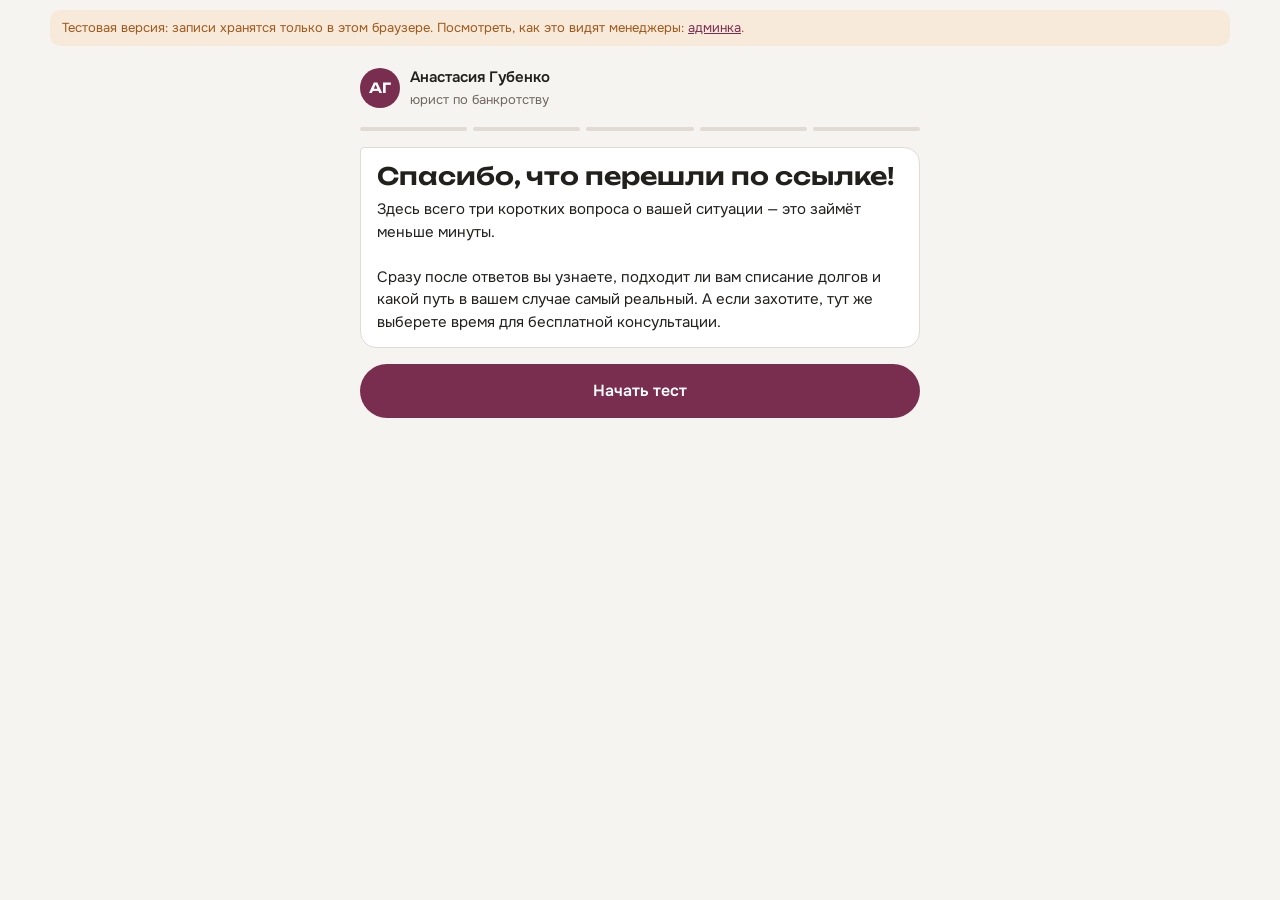
==== commit f00ec276: "Метка версии у файлов тестовой версии, чтобы обновления не застревали в кэше Co-Authored-By: Claude " ====
--- a/index.html
+++ b/index.html
@@ -6,8 +6,8 @@
 <title>Проверка: подходит ли списание долгов</title>
 <link rel="preconnect" href="https://fonts.googleapis.com"><link rel="preconnect" href="https://fonts.gstatic.com" crossorigin>
 <link rel="stylesheet" href="https://fonts.googleapis.com/css2?family=Onest:wght@400;500;600;700&family=Unbounded:wght@600&display=swap">
-<link rel="stylesheet" href="static/app.css">
-<script src="static/demo-api.js"></script>
+<link rel="stylesheet" href="static/app.css?v=21696125">
+<script src="static/demo-api.js?v=a4319d67"></script>
 <style>
 /* Один столбец как переписка: сообщения эксперта слева, ответы кнопками */
 .flow{max-width:560px;margin:0 auto;padding-block:20px 0;display:grid;gap:16px}
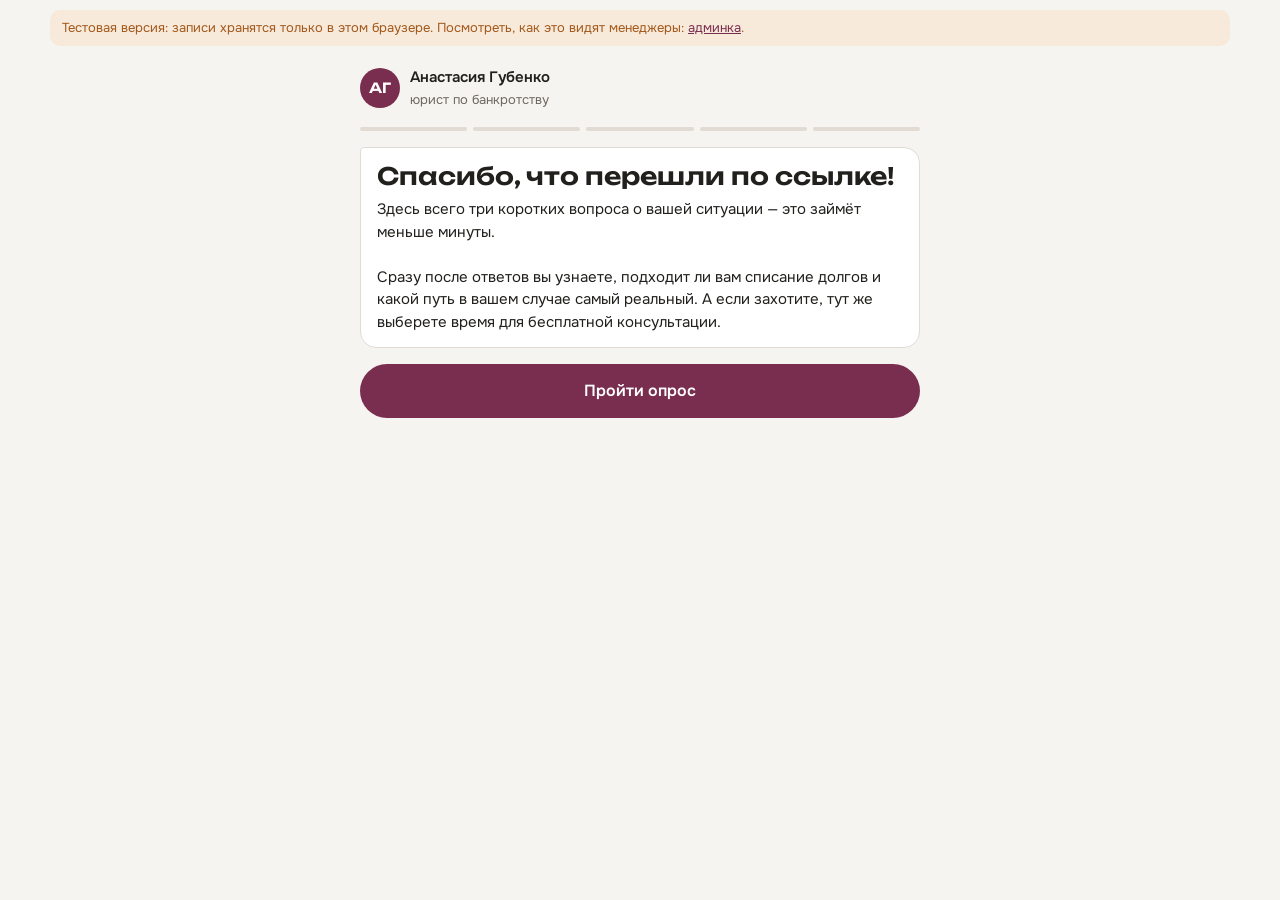
==== commit a50850b8: "«Тест» → «опрос» в формулировках воронки и админки Co-Authored-By: Claude Opus 5.5 <noreply@anthropi" ====
--- a/index.html
+++ b/index.html
@@ -7,7 +7,7 @@
 <link rel="preconnect" href="https://fonts.googleapis.com"><link rel="preconnect" href="https://fonts.gstatic.com" crossorigin>
 <link rel="stylesheet" href="https://fonts.googleapis.com/css2?family=Onest:wght@400;500;600;700&family=Unbounded:wght@600&display=swap">
 <link rel="stylesheet" href="static/app.css?v=21696125">
-<script src="static/demo-api.js?v=a4319d67"></script>
+<script src="static/demo-api.js?v=9f163e85"></script>
 <style>
 /* Один столбец как переписка: сообщения эксперта слева, ответы кнопками */
 .flow{max-width:560px;margin:0 auto;padding-block:20px 0;display:grid;gap:16px}
@@ -102,7 +102,7 @@
     show(progress(4),el('div',{class:'msg result',text:F.scenarios[scenario(answers)].text}),
       el('div',{class:'offer'},[el('h2',{text:F.offer.title}),el('p',{text:F.offer.text}),
         el('button',{class:'btn big',type:'button',text:F.offer.button,onclick:slots})]),
-      el('button',{class:'back',type:'button',text:'← Пройти тест заново',onclick:()=>{answers={};step=0;question();}}));
+      el('button',{class:'back',type:'button',text:'← Пройти опрос заново',onclick:()=>{answers={};step=0;question();}}));
   }
   async function slots(){
     try{const r=await fetch('/api/slots');if(!r.ok)throw 0;days=(await r.json()).days;}catch(e){show(el('p',{class:'err',text:'Не получилось загрузить свободное время. Обновите страницу.'}));return;}
